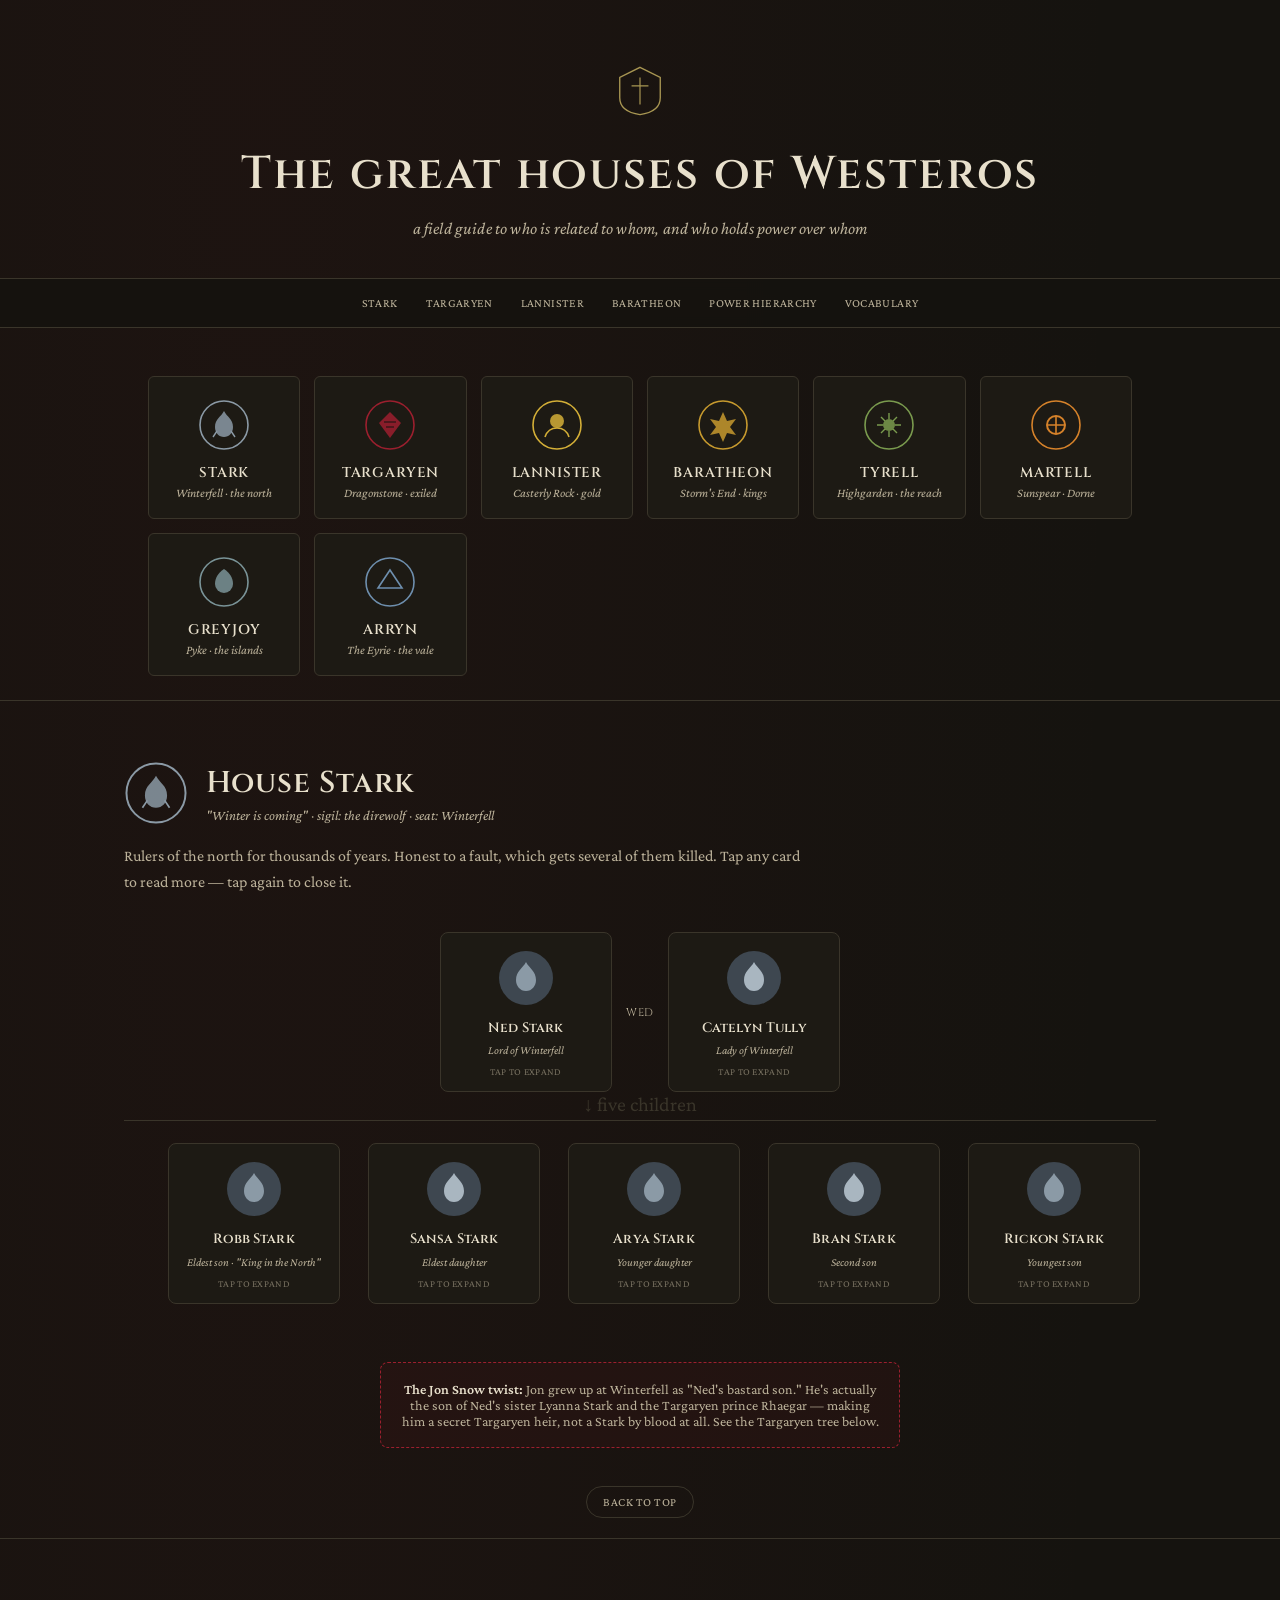
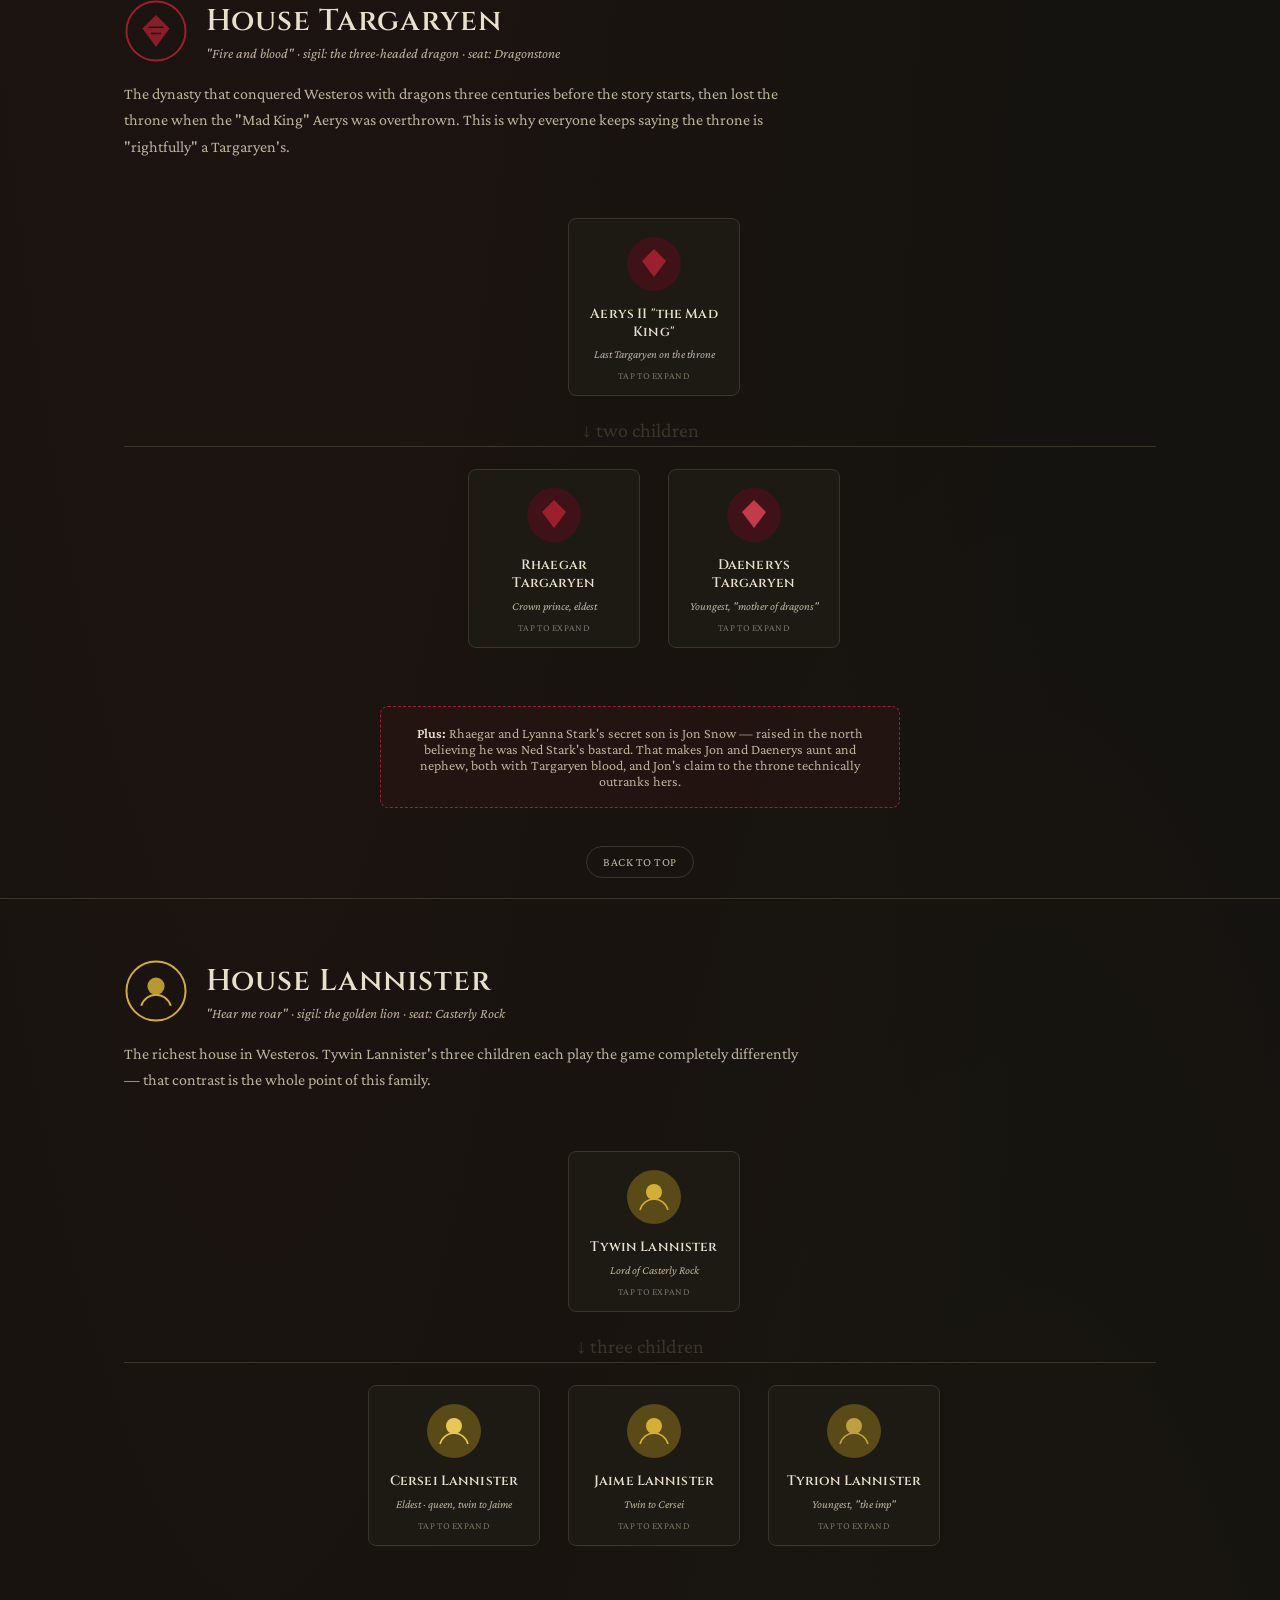
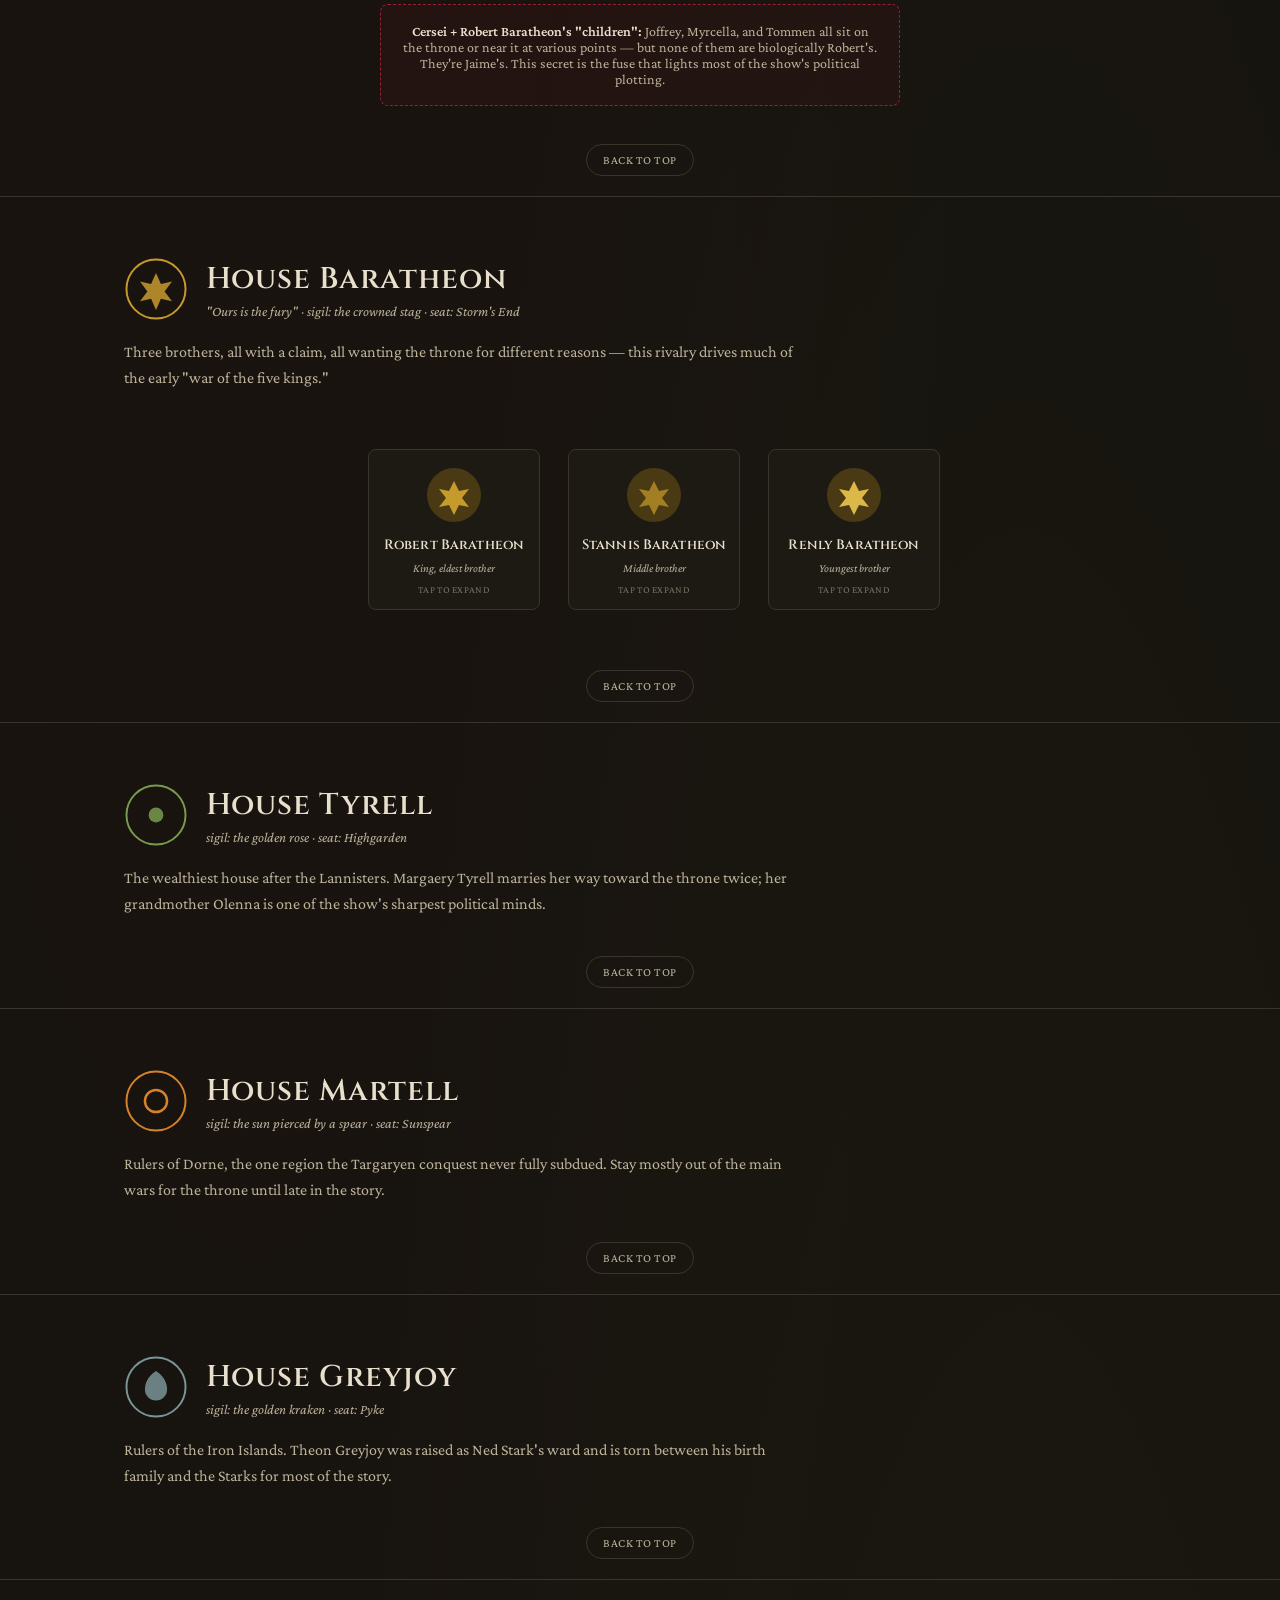
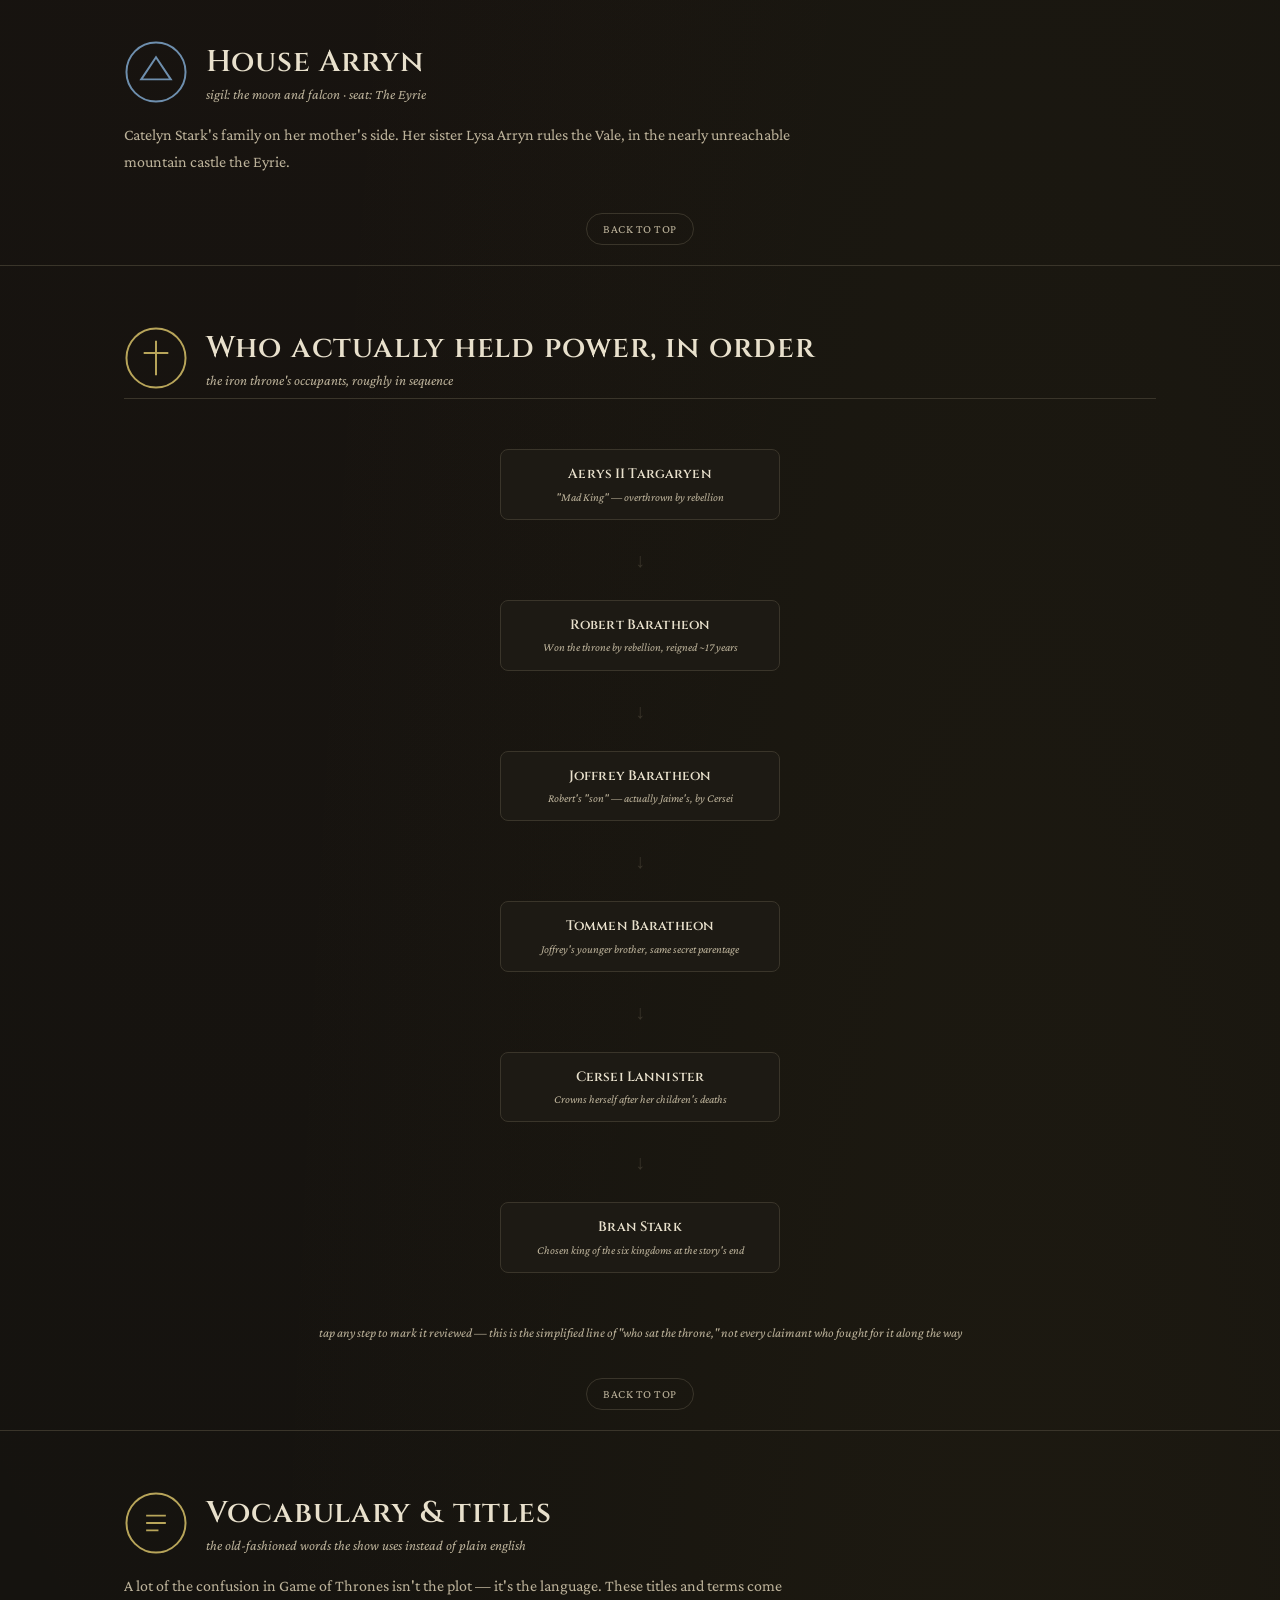
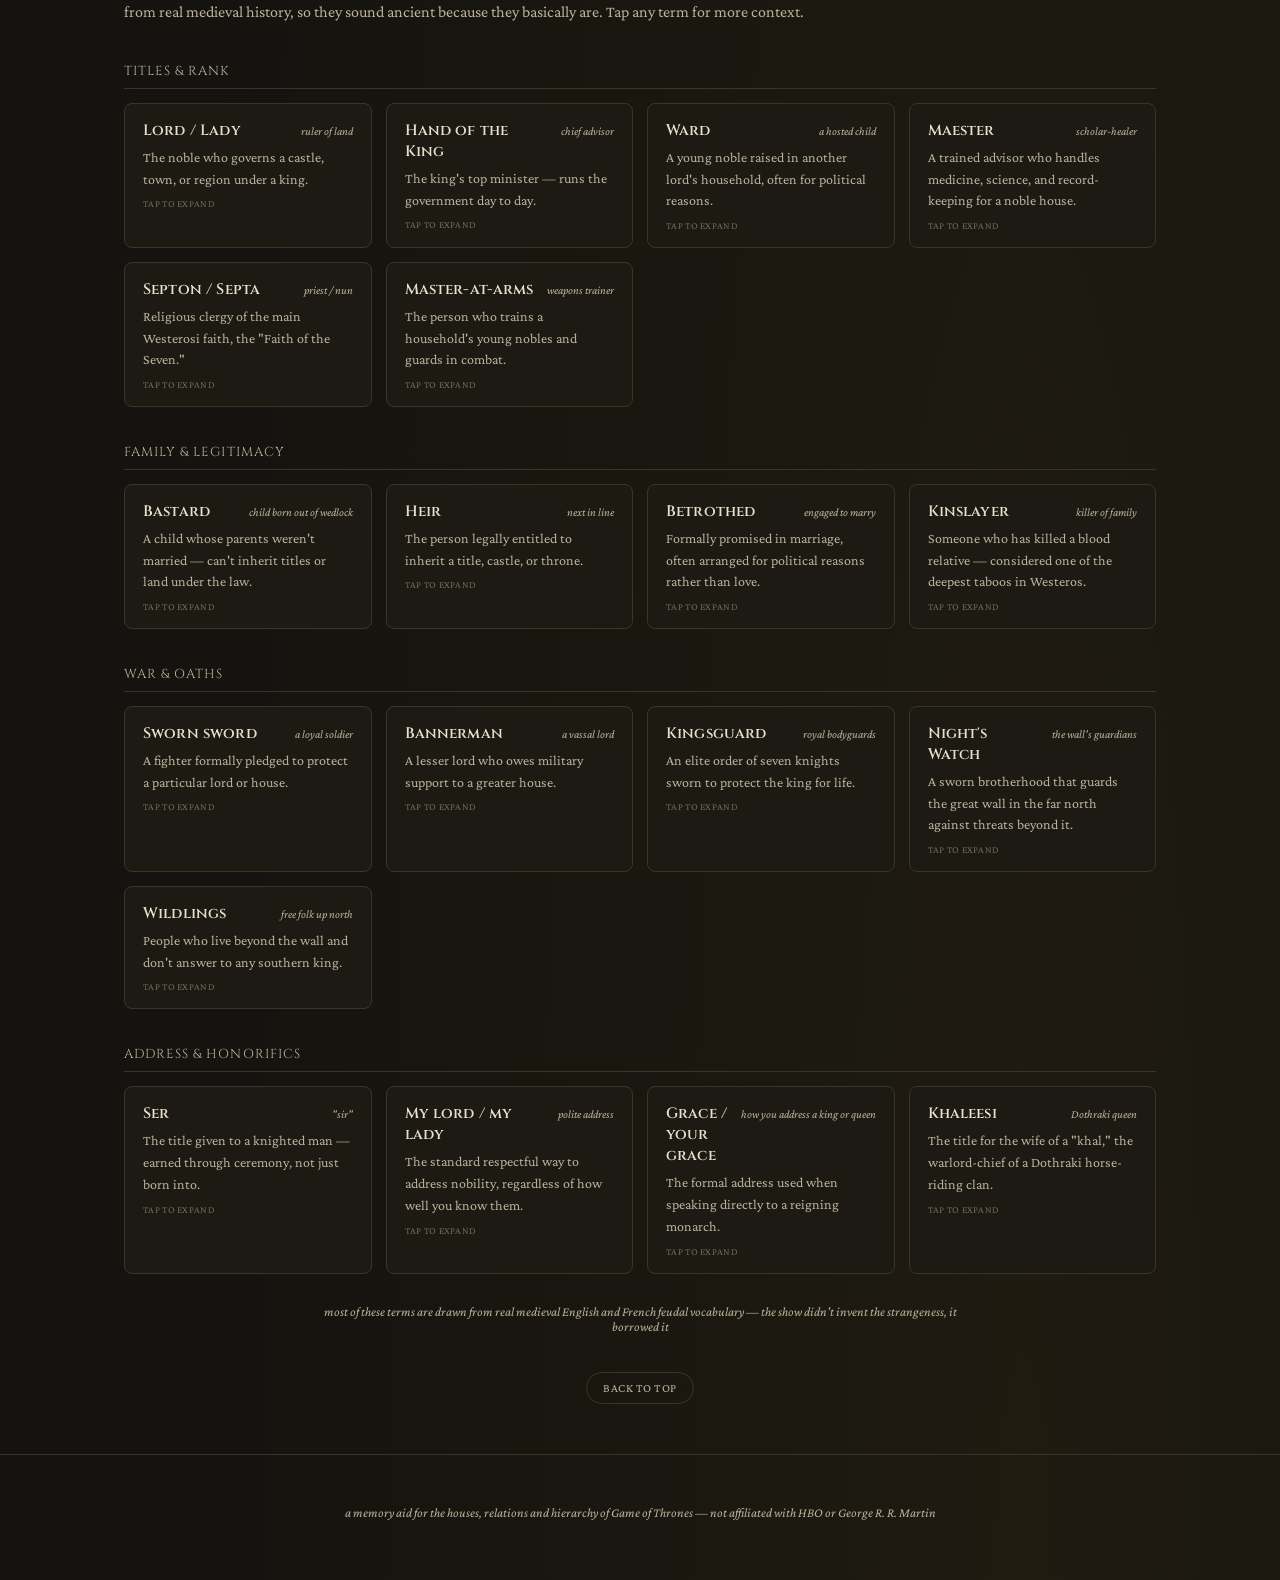
==== index.html @ f219f225 "Initial commit: Houses of Westeros family tree guide" ====
<!DOCTYPE html>
<html lang="en">
<head>
<meta charset="UTF-8">
<meta name="viewport" content="width=device-width, initial-scale=1.0">
<title>Houses of Westeros — a family tree guide</title>
<link rel="preconnect" href="https://fonts.googleapis.com">
<link rel="preconnect" href="https://fonts.gstatic.com" crossorigin>
<link href="https://fonts.googleapis.com/css2?family=Cinzel:wght@500;600;700&family=Crimson+Pro:ital,wght@0,400;0,500;0,600;1,400&display=swap" rel="stylesheet">
<link rel="stylesheet" href="styles.css">
</head>
<body>

<header>
  <svg class="crest" viewBox="0 0 64 64" fill="none" xmlns="http://www.w3.org/2000/svg" aria-hidden="true">
    <path d="M32 4 L56 16 V40 C56 52 46 58 32 60 C18 58 8 52 8 40 V16 Z" stroke="#b8a55a" stroke-width="1.6"/>
    <path d="M32 16 L32 48 M22 26 L42 26" stroke="#b8a55a" stroke-width="1.4"/>
  </svg>
  <h1>The great houses of Westeros</h1>
  <p>a field guide to who is related to whom, and who holds power over whom</p>
</header>

<nav class="jump" aria-label="Jump to house">
  <a href="#stark">Stark</a>
  <a href="#targaryen">Targaryen</a>
  <a href="#lannister">Lannister</a>
  <a href="#baratheon">Baratheon</a>
  <a href="#hierarchy">Power hierarchy</a>
  <a href="#vocabulary">Vocabulary</a>
</nav>

<div class="wrap">
  <div class="house-grid">
    <div class="house-card" style="--seal:var(--stark)" data-jump-to="stark" tabindex="0">
      <div class="seal">
        <svg viewBox="0 0 52 52" width="52" height="52"><circle cx="26" cy="26" r="24" fill="none" stroke="#8b9aa6" stroke-width="1.6"/><path d="M26 12c-3 6-9 8-9 16 0 6 4 10 9 10s9-4 9-10c0-8-6-10-9-16z" fill="#8b9aa6" opacity="0.85"/><path d="M19 32l-4 6M33 32l4 6" stroke="#8b9aa6" stroke-width="1.4" fill="none"/></svg>
      </div>
      <h3>Stark</h3>
      <div class="seat">Winterfell · the north</div>
    </div>

    <div class="house-card" style="--seal:var(--targ)" data-jump-to="targaryen" tabindex="0">
      <div class="seal">
        <svg viewBox="0 0 52 52" width="52" height="52"><circle cx="26" cy="26" r="24" fill="none" stroke="#9c1f2e" stroke-width="1.6"/><path d="M26 13l11 11-11 15-11-15z" fill="#9c1f2e" opacity="0.85"/><path d="M20 23h12M22 28h8" stroke="#15130f" stroke-width="1.2"/></svg>
      </div>
      <h3>Targaryen</h3>
      <div class="seat">Dragonstone · exiled</div>
    </div>

    <div class="house-card" style="--seal:var(--lannister)" data-jump-to="lannister" tabindex="0">
      <div class="seal">
        <svg viewBox="0 0 52 52" width="52" height="52"><circle cx="26" cy="26" r="24" fill="none" stroke="#d4af37" stroke-width="1.6"/><circle cx="26" cy="22" r="7" fill="#d4af37" opacity="0.85"/><path d="M14 38c2-6 7-9 12-9s10 3 12 9" stroke="#d4af37" stroke-width="1.6" fill="none"/></svg>
      </div>
      <h3>Lannister</h3>
      <div class="seat">Casterly Rock · gold</div>
    </div>

    <div class="house-card" style="--seal:var(--baratheon)" data-jump-to="baratheon" tabindex="0">
      <div class="seal">
        <svg viewBox="0 0 52 52" width="52" height="52"><circle cx="26" cy="26" r="24" fill="none" stroke="#c79a2e" stroke-width="1.6"/><path d="M26 13l4 9 9-2-6 8 6 8-9-2-4 9-4-9-9 2 6-8-6-8 9 2z" fill="#c79a2e" opacity="0.85"/></svg>
      </div>
      <h3>Baratheon</h3>
      <div class="seat">Storm's End · kings</div>
    </div>

    <div class="house-card" style="--seal:var(--tyrell)" data-jump-to="tyrell" tabindex="0">
      <div class="seal">
        <svg viewBox="0 0 52 52" width="52" height="52"><circle cx="26" cy="26" r="24" fill="none" stroke="#7a9b4e" stroke-width="1.6"/><circle cx="26" cy="26" r="6" fill="#7a9b4e" opacity="0.85"/><path d="M26 14v6M26 32v6M14 26h6M32 26h6M18 18l4 4M34 18l-4 4M18 34l4-4M34 34l-4-4" stroke="#7a9b4e" stroke-width="1.4"/></svg>
      </div>
      <h3>Tyrell</h3>
      <div class="seat">Highgarden · the reach</div>
    </div>

    <div class="house-card" style="--seal:var(--martell)" data-jump-to="martell" tabindex="0">
      <div class="seal">
        <svg viewBox="0 0 52 52" width="52" height="52"><circle cx="26" cy="26" r="24" fill="none" stroke="#d6822a" stroke-width="1.6"/><circle cx="26" cy="26" r="9" fill="none" stroke="#d6822a" stroke-width="2"/><path d="M26 17v18M17 26h18" stroke="#d6822a" stroke-width="1.6"/></svg>
      </div>
      <h3>Martell</h3>
      <div class="seat">Sunspear · Dorne</div>
    </div>

    <div class="house-card" style="--seal:var(--greyjoy)" data-jump-to="greyjoy" tabindex="0">
      <div class="seal">
        <svg viewBox="0 0 52 52" width="52" height="52"><circle cx="26" cy="26" r="24" fill="none" stroke="#7a9498" stroke-width="1.6"/><path d="M26 13c6 4 9 9 9 15a9 9 0 0 1-18 0c0-6 3-11 9-15z" fill="#7a9498" opacity="0.85"/></svg>
      </div>
      <h3>Greyjoy</h3>
      <div class="seat">Pyke · the islands</div>
    </div>

    <div class="house-card" style="--seal:var(--arryn)" data-jump-to="arryn" tabindex="0">
      <div class="seal">
        <svg viewBox="0 0 52 52" width="52" height="52"><circle cx="26" cy="26" r="24" fill="none" stroke="#6e8fae" stroke-width="1.6"/><path d="M14 32l12-18 12 18z" fill="none" stroke="#6e8fae" stroke-width="1.6"/></svg>
      </div>
      <h3>Arryn</h3>
      <div class="seat">The Eyrie · the vale</div>
    </div>
  </div>
</div>

<!-- ============ STARK ============ -->
<section class="house" id="stark">
  <div class="wrap">
    <div class="house-head">
      <svg class="seal-lg" viewBox="0 0 52 52"><circle cx="26" cy="26" r="24" fill="none" stroke="#8b9aa6" stroke-width="1.6"/><path d="M26 12c-3 6-9 8-9 16 0 6 4 10 9 10s9-4 9-10c0-8-6-10-9-16z" fill="#8b9aa6" opacity="0.85"/><path d="M19 32l-4 6M33 32l4 6" stroke="#8b9aa6" stroke-width="1.4" fill="none"/></svg>
      <div>
        <h2>House Stark</h2>
        <div class="tag">"Winter is coming" · sigil: the direwolf · seat: Winterfell</div>
      </div>
    </div>
    <p class="house-blurb">Rulers of the north for thousands of years. Honest to a fault, which gets several of them killed. Tap any card to read more — tap again to close it.</p>

    <div class="marriage-row">
      <div class="card" style="--card-accent:var(--stark)" data-expandable tabindex="0">
        <svg class="badge" viewBox="0 0 58 58"><circle cx="29" cy="29" r="27" fill="#3e4750"/><path d="M29 13c-3 6-10 9-10 18 0 6 4 11 10 11s10-5 10-11c0-9-7-12-10-18z" fill="#8b9aa6"/></svg>
        <h4>Ned Stark</h4>
        <div class="role">Lord of Winterfell</div>
        <div class="expand-hint">tap to expand</div>
        <div class="detail">Warden of the north. Beheaded in season 1 for trying to do the honorable thing in a dishonorable game — the moment that taught everyone this show plays for keeps.</div>
      </div>
      <div class="wed">wed</div>
      <div class="card" style="--card-accent:var(--stark)" data-expandable tabindex="0">
        <svg class="badge" viewBox="0 0 58 58"><circle cx="29" cy="29" r="27" fill="#3e4750"/><path d="M29 13c-3 6-10 9-10 18 0 6 4 11 10 11s10-5 10-11c0-9-7-12-10-18z" fill="#a9b6c0"/></svg>
        <h4>Catelyn Tully</h4>
        <div class="role">Lady of Winterfell</div>
        <div class="expand-hint">tap to expand</div>
        <div class="detail">From House Tully of Riverrun. Her marriage to Ned ties Stark and Tully together — important later when Robb needs riverlands support.</div>
      </div>
    </div>

    <div class="down-arrow">↓ five children</div>

    <div class="tier connected">
      <div class="card" style="--card-accent:var(--stark)" data-expandable tabindex="0">
        <svg class="badge" viewBox="0 0 58 58"><circle cx="29" cy="29" r="27" fill="#3e4750"/><path d="M29 13c-3 6-10 9-10 18 0 6 4 11 10 11s10-5 10-11c0-9-7-12-10-18z" fill="#8b9aa6"/></svg>
        <h4>Robb Stark</h4>
        <div class="role">Eldest son · "King in the North"</div>
        <div class="expand-hint">tap to expand</div>
        <div class="detail">Heir to Winterfell. Crowned king by northern lords after Ned's death, fights the war of the five kings, then is killed at the "Red Wedding" through Frey and Bolton treachery.</div>
      </div>
      <div class="card" style="--card-accent:var(--stark)" data-expandable tabindex="0">
        <svg class="badge" viewBox="0 0 58 58"><circle cx="29" cy="29" r="27" fill="#3e4750"/><path d="M29 13c-3 6-10 9-10 18 0 6 4 11 10 11s10-5 10-11c0-9-7-12-10-18z" fill="#a9b6c0"/></svg>
        <h4>Sansa Stark</h4>
        <div class="role">Eldest daughter</div>
        <div class="expand-hint">tap to expand</div>
        <div class="detail">Betrothed to Joffrey, later forced to marry Tyrion Lannister, then Ramsay Bolton. Survives it all and ends up Queen in the North.</div>
      </div>
      <div class="card" style="--card-accent:var(--stark)" data-expandable tabindex="0">
        <svg class="badge" viewBox="0 0 58 58"><circle cx="29" cy="29" r="27" fill="#3e4750"/><path d="M29 13c-3 6-10 9-10 18 0 6 4 11 10 11s10-5 10-11c0-9-7-12-10-18z" fill="#8b9aa6"/></svg>
        <h4>Arya Stark</h4>
        <div class="role">Younger daughter</div>
        <div class="expand-hint">tap to expand</div>
        <div class="detail">Trains as an assassin with the faceless men of Braavos. Keeps a literal kill list. Ends the threat of the Night King.</div>
      </div>
      <div class="card" style="--card-accent:var(--stark)" data-expandable tabindex="0">
        <svg class="badge" viewBox="0 0 58 58"><circle cx="29" cy="29" r="27" fill="#3e4750"/><path d="M29 13c-3 6-10 9-10 18 0 6 4 11 10 11s10-5 10-11c0-9-7-12-10-18z" fill="#a9b6c0"/></svg>
        <h4>Bran Stark</h4>
        <div class="role">Second son</div>
        <div class="expand-hint">tap to expand</div>
        <div class="detail">Pushed from a tower and crippled early on. Becomes the "three-eyed raven," able to see the past. Ends the series as king of the six kingdoms.</div>
      </div>
      <div class="card" style="--card-accent:var(--stark)" data-expandable tabindex="0">
        <svg class="badge" viewBox="0 0 58 58"><circle cx="29" cy="29" r="27" fill="#3e4750"/><path d="M29 13c-3 6-10 9-10 18 0 6 4 11 10 11s10-5 10-11c0-9-7-12-10-18z" fill="#8b9aa6"/></svg>
        <h4>Rickon Stark</h4>
        <div class="role">Youngest son</div>
        <div class="expand-hint">tap to expand</div>
        <div class="detail">Youngest Stark child. Killed by Ramsay Bolton's arrow while running across a field — one of the show's bleaker moments.</div>
      </div>
    </div>

    <div class="reveal">
      <strong>The Jon Snow twist:</strong> Jon grew up at Winterfell as "Ned's bastard son." He's actually the son of Ned's sister Lyanna Stark and the Targaryen prince Rhaegar — making him a secret Targaryen heir, not a Stark by blood at all. See the Targaryen tree below.
    </div>

    <div class="back-top-wrap"><a class="back-top" href="#">back to top</a></div>
  </div>
</section>

<!-- ============ TARGARYEN ============ -->
<section class="house" id="targaryen">
  <div class="wrap">
    <div class="house-head">
      <svg class="seal-lg" viewBox="0 0 52 52"><circle cx="26" cy="26" r="24" fill="none" stroke="#9c1f2e" stroke-width="1.6"/><path d="M26 13l11 11-11 15-11-15z" fill="#9c1f2e" opacity="0.85"/><path d="M20 23h12M22 28h8" stroke="#15130f" stroke-width="1.2"/></svg>
      <div>
        <h2>House Targaryen</h2>
        <div class="tag">"Fire and blood" · sigil: the three-headed dragon · seat: Dragonstone</div>
      </div>
    </div>
    <p class="house-blurb">The dynasty that conquered Westeros with dragons three centuries before the story starts, then lost the throne when the "Mad King" Aerys was overthrown. This is why everyone keeps saying the throne is "rightfully" a Targaryen's.</p>

    <div class="tier">
      <div class="card" style="--card-accent:var(--targ)" data-expandable tabindex="0">
        <svg class="badge" viewBox="0 0 58 58"><circle cx="29" cy="29" r="27" fill="#3f1217"/><path d="M29 14l12 12-12 16-12-16z" fill="#9c1f2e"/></svg>
        <h4>Aerys II "the Mad King"</h4>
        <div class="role">Last Targaryen on the throne</div>
        <div class="expand-hint">tap to expand</div>
        <div class="detail">Grew increasingly cruel and paranoid as king. Overthrown by Robert Baratheon's rebellion after his son Rhaegar's actions and his own atrocities turned the realm against him.</div>
      </div>
    </div>

    <div class="down-arrow">↓ two children</div>

    <div class="tier connected">
      <div class="card" style="--card-accent:var(--targ)" data-expandable tabindex="0">
        <svg class="badge" viewBox="0 0 58 58"><circle cx="29" cy="29" r="27" fill="#3f1217"/><path d="M29 14l12 12-12 16-12-16z" fill="#9c1f2e"/></svg>
        <h4>Rhaegar Targaryen</h4>
        <div class="role">Crown prince, eldest</div>
        <div class="expand-hint">tap to expand</div>
        <div class="detail">Heir to the throne. His relationship with Lyanna Stark is the spark that sets off Robert's rebellion — and the throne's overthrow.</div>
      </div>
      <div class="card" style="--card-accent:var(--targ)" data-expandable tabindex="0">
        <svg class="badge" viewBox="0 0 58 58"><circle cx="29" cy="29" r="27" fill="#3f1217"/><path d="M29 14l12 12-12 16-12-16z" fill="#c23b4a"/></svg>
        <h4>Daenerys Targaryen</h4>
        <div class="role">Youngest, "mother of dragons"</div>
        <div class="expand-hint">tap to expand</div>
        <div class="detail">Born in exile after the rebellion. Hatches three dragon eggs and builds an army to reclaim the throne her family lost. Aunt to Jon Snow, though neither knows it for most of the story.</div>
      </div>
    </div>

    <div class="reveal">
      <strong>Plus:</strong> Rhaegar and Lyanna Stark's secret son is Jon Snow — raised in the north believing he was Ned Stark's bastard. That makes Jon and Daenerys aunt and nephew, both with Targaryen blood, and Jon's claim to the throne technically outranks hers.
    </div>

    <div class="back-top-wrap"><a class="back-top" href="#">back to top</a></div>
  </div>
</section>

<!-- ============ LANNISTER ============ -->
<section class="house" id="lannister">
  <div class="wrap">
    <div class="house-head">
      <svg class="seal-lg" viewBox="0 0 52 52"><circle cx="26" cy="26" r="24" fill="none" stroke="#d4af37" stroke-width="1.6"/><circle cx="26" cy="22" r="7" fill="#d4af37" opacity="0.85"/><path d="M14 38c2-6 7-9 12-9s10 3 12 9" stroke="#d4af37" stroke-width="1.6" fill="none"/></svg>
      <div>
        <h2>House Lannister</h2>
        <div class="tag">"Hear me roar" · sigil: the golden lion · seat: Casterly Rock</div>
      </div>
    </div>
    <p class="house-blurb">The richest house in Westeros. Tywin Lannister's three children each play the game completely differently — that contrast is the whole point of this family.</p>

    <div class="tier">
      <div class="card" style="--card-accent:var(--lannister)" data-expandable tabindex="0">
        <svg class="badge" viewBox="0 0 58 58"><circle cx="29" cy="29" r="27" fill="#5a4a18"/><circle cx="29" cy="24" r="8" fill="#d4af37"/><path d="M15 42c2-7 8-11 14-11s12 4 14 11" stroke="#d4af37" stroke-width="1.6" fill="none"/></svg>
        <h4>Tywin Lannister</h4>
        <div class="role">Lord of Casterly Rock</div>
        <div class="expand-hint">tap to expand</div>
        <div class="detail">Ruthless, calculating patriarch obsessed with the family's legacy. Effectively runs the kingdom through his children once his grandson Joffrey takes the throne.</div>
      </div>
    </div>

    <div class="down-arrow">↓ three children</div>

    <div class="tier connected">
      <div class="card" style="--card-accent:var(--lannister)" data-expandable tabindex="0">
        <svg class="badge" viewBox="0 0 58 58"><circle cx="29" cy="29" r="27" fill="#5a4a18"/><circle cx="29" cy="24" r="8" fill="#e8c75a"/><path d="M15 42c2-7 8-11 14-11s12 4 14 11" stroke="#e8c75a" stroke-width="1.6" fill="none"/></svg>
        <h4>Cersei Lannister</h4>
        <div class="role">Eldest · queen, twin to Jaime</div>
        <div class="expand-hint">tap to expand</div>
        <div class="detail">Married to King Robert Baratheon, but her children are secretly Jaime's, not Robert's. Ruthlessly protects her children and, later, the throne itself.</div>
      </div>
      <div class="card" style="--card-accent:var(--lannister)" data-expandable tabindex="0">
        <svg class="badge" viewBox="0 0 58 58"><circle cx="29" cy="29" r="27" fill="#5a4a18"/><circle cx="29" cy="24" r="8" fill="#d4af37"/><path d="M15 42c2-7 8-11 14-11s12 4 14 11" stroke="#d4af37" stroke-width="1.6" fill="none"/></svg>
        <h4>Jaime Lannister</h4>
        <div class="role">Twin to Cersei</div>
        <div class="expand-hint">tap to expand</div>
        <div class="detail">Sworn knight of the kingsguard, secretly Cersei's lover and the real father of her children. One of the show's biggest redemption arcs — for a while.</div>
      </div>
      <div class="card" style="--card-accent:var(--lannister)" data-expandable tabindex="0">
        <svg class="badge" viewBox="0 0 58 58"><circle cx="29" cy="29" r="27" fill="#5a4a18"/><circle cx="29" cy="24" r="8" fill="#bfa040"/><path d="M15 42c2-7 8-11 14-11s12 4 14 11" stroke="#bfa040" stroke-width="1.6" fill="none"/></svg>
        <h4>Tyrion Lannister</h4>
        <div class="role">Youngest, "the imp"</div>
        <div class="expand-hint">tap to expand</div>
        <div class="detail">Sharp-witted, often underestimated for his dwarfism. Despised by Tywin and Cersei. Becomes Daenerys's advisor and one of the most quoted characters in the show.</div>
      </div>
    </div>

    <div class="reveal">
      <strong>Cersei + Robert Baratheon's "children":</strong> Joffrey, Myrcella, and Tommen all sit on the throne or near it at various points — but none of them are biologically Robert's. They're Jaime's. This secret is the fuse that lights most of the show's political plotting.
    </div>

    <div class="back-top-wrap"><a class="back-top" href="#">back to top</a></div>
  </div>
</section>

<!-- ============ BARATHEON ============ -->
<section class="house" id="baratheon">
  <div class="wrap">
    <div class="house-head">
      <svg class="seal-lg" viewBox="0 0 52 52"><circle cx="26" cy="26" r="24" fill="none" stroke="#c79a2e" stroke-width="1.6"/><path d="M26 13l4 9 9-2-6 8 6 8-9-2-4 9-4-9-9 2 6-8-6-8 9 2z" fill="#c79a2e" opacity="0.85"/></svg>
      <div>
        <h2>House Baratheon</h2>
        <div class="tag">"Ours is the fury" · sigil: the crowned stag · seat: Storm's End</div>
      </div>
    </div>
    <p class="house-blurb">Three brothers, all with a claim, all wanting the throne for different reasons — this rivalry drives much of the early "war of the five kings."</p>

    <div class="tier">
      <div class="card" style="--card-accent:var(--baratheon)" data-expandable tabindex="0">
        <svg class="badge" viewBox="0 0 58 58"><circle cx="29" cy="29" r="27" fill="#4a3a14"/><path d="M29 15l5 10 10-2-7 9 7 9-10-2-5 10-5-10-10 2 7-9-7-9 10 2z" fill="#c79a2e"/></svg>
        <h4>Robert Baratheon</h4>
        <div class="role">King, eldest brother</div>
        <div class="expand-hint">tap to expand</div>
        <div class="detail">Led the rebellion that overthrew the Targaryens, married Cersei Lannister, and became king. By the time the story starts he's grown weary of ruling and dies in a "hunting accident" early in season 1.</div>
      </div>
      <div class="card" style="--card-accent:var(--baratheon)" data-expandable tabindex="0">
        <svg class="badge" viewBox="0 0 58 58"><circle cx="29" cy="29" r="27" fill="#4a3a14"/><path d="M29 15l5 10 10-2-7 9 7 9-10-2-5 10-5-10-10 2 7-9-7-9 10 2z" fill="#a37f24"/></svg>
        <h4>Stannis Baratheon</h4>
        <div class="role">Middle brother</div>
        <div class="expand-hint">tap to expand</div>
        <div class="detail">Rigid, dutiful, convinced the throne is rightfully his after Robert's death since Joffrey isn't a true Baratheon. Pursues his claim relentlessly, at great personal cost.</div>
      </div>
      <div class="card" style="--card-accent:var(--baratheon)" data-expandable tabindex="0">
        <svg class="badge" viewBox="0 0 58 58"><circle cx="29" cy="29" r="27" fill="#4a3a14"/><path d="M29 15l5 10 10-2-7 9 7 9-10-2-5 10-5-10-10 2 7-9-7-9 10 2z" fill="#dcb84a"/></svg>
        <h4>Renly Baratheon</h4>
        <div class="role">Youngest brother</div>
        <div class="expand-hint">tap to expand</div>
        <div class="detail">Charming and well-liked, builds his own claim to the throne with House Tyrell's support, putting him in direct rivalry with his brother Stannis.</div>
      </div>
    </div>

    <div class="back-top-wrap"><a class="back-top" href="#">back to top</a></div>
  </div>
</section>

<!-- ============ smaller houses anchor targets ============ -->
<section class="house" id="tyrell">
  <div class="wrap">
    <div class="house-head">
      <svg class="seal-lg" viewBox="0 0 52 52"><circle cx="26" cy="26" r="24" fill="none" stroke="#7a9b4e" stroke-width="1.6"/><circle cx="26" cy="26" r="6" fill="#7a9b4e" opacity="0.85"/></svg>
      <div><h2>House Tyrell</h2><div class="tag">sigil: the golden rose · seat: Highgarden</div></div>
    </div>
    <p class="house-blurb">The wealthiest house after the Lannisters. Margaery Tyrell marries her way toward the throne twice; her grandmother Olenna is one of the show's sharpest political minds.</p>
    <div class="back-top-wrap"><a class="back-top" href="#">back to top</a></div>
  </div>
</section>

<section class="house" id="martell">
  <div class="wrap">
    <div class="house-head">
      <svg class="seal-lg" viewBox="0 0 52 52"><circle cx="26" cy="26" r="24" fill="none" stroke="#d6822a" stroke-width="1.6"/><circle cx="26" cy="26" r="9" fill="none" stroke="#d6822a" stroke-width="2"/></svg>
      <div><h2>House Martell</h2><div class="tag">sigil: the sun pierced by a spear · seat: Sunspear</div></div>
    </div>
    <p class="house-blurb">Rulers of Dorne, the one region the Targaryen conquest never fully subdued. Stay mostly out of the main wars for the throne until late in the story.</p>
    <div class="back-top-wrap"><a class="back-top" href="#">back to top</a></div>
  </div>
</section>

<section class="house" id="greyjoy">
  <div class="wrap">
    <div class="house-head">
      <svg class="seal-lg" viewBox="0 0 52 52"><circle cx="26" cy="26" r="24" fill="none" stroke="#7a9498" stroke-width="1.6"/><path d="M26 13c6 4 9 9 9 15a9 9 0 0 1-18 0c0-6 3-11 9-15z" fill="#7a9498" opacity="0.85"/></svg>
      <div><h2>House Greyjoy</h2><div class="tag">sigil: the golden kraken · seat: Pyke</div></div>
    </div>
    <p class="house-blurb">Rulers of the Iron Islands. Theon Greyjoy was raised as Ned Stark's ward and is torn between his birth family and the Starks for most of the story.</p>
    <div class="back-top-wrap"><a class="back-top" href="#">back to top</a></div>
  </div>
</section>

<section class="house" id="arryn">
  <div class="wrap">
    <div class="house-head">
      <svg class="seal-lg" viewBox="0 0 52 52"><circle cx="26" cy="26" r="24" fill="none" stroke="#6e8fae" stroke-width="1.6"/><path d="M14 32l12-18 12 18z" fill="none" stroke="#6e8fae" stroke-width="1.6"/></svg>
      <div><h2>House Arryn</h2><div class="tag">sigil: the moon and falcon · seat: The Eyrie</div></div>
    </div>
    <p class="house-blurb">Catelyn Stark's family on her mother's side. Her sister Lysa Arryn rules the Vale, in the nearly unreachable mountain castle the Eyrie.</p>
    <div class="back-top-wrap"><a class="back-top" href="#">back to top</a></div>
  </div>
</section>

<!-- ============ HIERARCHY ============ -->
<section class="house" id="hierarchy">
  <div class="wrap">
    <div class="house-head">
      <svg class="seal-lg" viewBox="0 0 52 52"><circle cx="26" cy="26" r="24" fill="none" stroke="#b8a55a" stroke-width="1.6"/><path d="M26 12 L26 40 M16 22 L36 22" stroke="#b8a55a" stroke-width="1.6"/></svg>
      <div>
        <h2>Who actually held power, in order</h2>
        <div class="tag">the iron throne's occupants, roughly in sequence</div>
      </div>
    </div>

    <div class="tier connected" style="flex-direction:column; align-items:center;">
      <div class="card" style="--card-accent:var(--targ); width:280px;" data-expandable tabindex="0">
        <h4>Aerys II Targaryen</h4>
        <div class="role">"Mad King" — overthrown by rebellion</div>
      </div>
      <div class="down-arrow">↓</div>
      <div class="card" style="--card-accent:var(--baratheon); width:280px;" data-expandable tabindex="0">
        <h4>Robert Baratheon</h4>
        <div class="role">Won the throne by rebellion, reigned ~17 years</div>
      </div>
      <div class="down-arrow">↓</div>
      <div class="card" style="--card-accent:var(--lannister); width:280px;" data-expandable tabindex="0">
        <h4>Joffrey Baratheon</h4>
        <div class="role">Robert's "son" — actually Jaime's, by Cersei</div>
      </div>
      <div class="down-arrow">↓</div>
      <div class="card" style="--card-accent:var(--lannister); width:280px;" data-expandable tabindex="0">
        <h4>Tommen Baratheon</h4>
        <div class="role">Joffrey's younger brother, same secret parentage</div>
      </div>
      <div class="down-arrow">↓</div>
      <div class="card" style="--card-accent:var(--lannister); width:280px;" data-expandable tabindex="0">
        <h4>Cersei Lannister</h4>
        <div class="role">Crowns herself after her children's deaths</div>
      </div>
      <div class="down-arrow">↓</div>
      <div class="card" style="--card-accent:var(--stark); width:280px;" data-expandable tabindex="0">
        <h4>Bran Stark</h4>
        <div class="role">Chosen king of the six kingdoms at the story's end</div>
      </div>
    </div>

    <p class="legend">tap any step to mark it reviewed — this is the simplified line of "who sat the throne," not every claimant who fought for it along the way</p>
    <div class="back-top-wrap"><a class="back-top" href="#">back to top</a></div>
  </div>
</section>

<!-- ============ VOCABULARY ============ -->
<section class="house" id="vocabulary">
  <div class="wrap">
    <div class="house-head">
      <svg class="seal-lg" viewBox="0 0 52 52"><circle cx="26" cy="26" r="24" fill="none" stroke="#b8a55a" stroke-width="1.6"/><path d="M18 20h16M18 26h16M18 32h10" stroke="#b8a55a" stroke-width="1.6"/></svg>
      <div>
        <h2>Vocabulary &amp; titles</h2>
        <div class="tag">the old-fashioned words the show uses instead of plain english</div>
      </div>
    </div>
    <p class="house-blurb">A lot of the confusion in Game of Thrones isn't the plot — it's the language. These titles and terms come from real medieval history, so they sound ancient because they basically are. Tap any term for more context.</p>

    <div class="vocab-category">Titles &amp; rank</div>
    <div class="vocab-grid">
      <div class="term" data-expandable tabindex="0">
        <div class="term-head"><h4>Lord / Lady</h4><span class="say">ruler of land</span></div>
        <div class="meaning">The noble who governs a castle, town, or region under a king.</div>
        <div class="expand-hint">tap to expand</div>
        <div class="more">Ned Stark is "Lord of Winterfell" — he rules the north under the king, the way a regional governor answers to a head of state.</div>
      </div>

      <div class="term" data-expandable tabindex="0">
        <div class="term-head"><h4>Hand of the King</h4><span class="say">chief advisor</span></div>
        <div class="meaning">The king's top minister — runs the government day to day.</div>
        <div class="expand-hint">tap to expand</div>
        <div class="more">Think "prime minister" or "chief of staff." Ned becomes Hand after Jon Arryn, the previous Hand, dies — which is what pulls the Starks into the capital's politics in season 1.</div>
      </div>

      <div class="term" data-expandable tabindex="0">
        <div class="term-head"><h4>Ward</h4><span class="say">a hosted child</span></div>
        <div class="meaning">A young noble raised in another lord's household, often for political reasons.</div>
        <div class="expand-hint">tap to expand</div>
        <div class="more">Theon Greyjoy is Ned Stark's "ward" — officially a guest being raised at Winterfell, but really more of a hostage guaranteeing his family's loyalty.</div>
      </div>

      <div class="term" data-expandable tabindex="0">
        <div class="term-head"><h4>Maester</h4><span class="say">scholar-healer</span></div>
        <div class="meaning">A trained advisor who handles medicine, science, and record-keeping for a noble house.</div>
        <div class="expand-hint">tap to expand</div>
        <div class="more">Part doctor, part librarian, part secretary. Every great castle has one — they wear a chain around their neck showing what they've studied.</div>
      </div>

      <div class="term" data-expandable tabindex="0">
        <div class="term-head"><h4>Septon / Septa</h4><span class="say">priest / nun</span></div>
        <div class="meaning">Religious clergy of the main Westerosi faith, the "Faith of the Seven."</div>
        <div class="expand-hint">tap to expand</div>
        <div class="more">A septon leads worship and ceremonies; a septa often also tutors noble girls in religion and manners.</div>
      </div>

      <div class="term" data-expandable tabindex="0">
        <div class="term-head"><h4>Master-at-arms</h4><span class="say">weapons trainer</span></div>
        <div class="meaning">The person who trains a household's young nobles and guards in combat.</div>
        <div class="expand-hint">tap to expand</div>
        <div class="more">Like a head coach for swordplay. This is who Arya and Bran train under at Winterfell before everything falls apart.</div>
      </div>
    </div>

    <div class="vocab-category">Family &amp; legitimacy</div>
    <div class="vocab-grid">
      <div class="term" data-expandable tabindex="0">
        <div class="term-head"><h4>Bastard</h4><span class="say">child born out of wedlock</span></div>
        <div class="meaning">A child whose parents weren't married — can't inherit titles or land under the law.</div>
        <div class="expand-hint">tap to expand</div>
        <div class="more">Bastards get region-specific surnames instead of their father's house name: "Snow" in the north, "Stone" in the Vale, "Sand" in Dorne, "Storm" in the stormlands, "Waters" near King's Landing. That's why Jon is "Jon Snow" — it's not a chosen name, it's a label marking his birth status.</div>
      </div>

      <div class="term" data-expandable tabindex="0">
        <div class="term-head"><h4>Heir</h4><span class="say">next in line</span></div>
        <div class="meaning">The person legally entitled to inherit a title, castle, or throne.</div>
        <div class="expand-hint">tap to expand</div>
        <div class="more">Usually the eldest legitimate son. When Robb dies, the Stark inheritance gets messy precisely because the obvious heirs are dead, missing, or — in Jon's case — technically a bastard with no legal claim at all.</div>
      </div>

      <div class="term" data-expandable tabindex="0">
        <div class="term-head"><h4>Betrothed</h4><span class="say">engaged to marry</span></div>
        <div class="meaning">Formally promised in marriage, often arranged for political reasons rather than love.</div>
        <div class="expand-hint">tap to expand</div>
        <div class="more">Sansa is betrothed to Joffrey purely to bind House Stark and House Lannister together — neither of them chose each other.</div>
      </div>

      <div class="term" data-expandable tabindex="0">
        <div class="term-head"><h4>Kinslayer</h4><span class="say">killer of family</span></div>
        <div class="meaning">Someone who has killed a blood relative — considered one of the deepest taboos in Westeros.</div>
        <div class="expand-hint">tap to expand</div>
        <div class="more">It's treated as worse than ordinary murder. Several major character arcs hinge on whether someone will become — or already has become — a kinslayer.</div>
      </div>
    </div>

    <div class="vocab-category">War &amp; oaths</div>
    <div class="vocab-grid">
      <div class="term" data-expandable tabindex="0">
        <div class="term-head"><h4>Sworn sword</h4><span class="say">a loyal soldier</span></div>
        <div class="meaning">A fighter formally pledged to protect a particular lord or house.</div>
        <div class="expand-hint">tap to expand</div>
        <div class="more">Not a mercenary — a sworn sword has taken an oath of loyalty and is expected to keep it even when it's costly.</div>
      </div>

      <div class="term" data-expandable tabindex="0">
        <div class="term-head"><h4>Bannerman</h4><span class="say">a vassal lord</span></div>
        <div class="meaning">A lesser lord who owes military support to a greater house.</div>
        <div class="expand-hint">tap to expand</div>
        <div class="more">When Robb Stark is crowned "King in the North," it's his bannermen — the smaller northern houses — who actually raise the troops for him.</div>
      </div>

      <div class="term" data-expandable tabindex="0">
        <div class="term-head"><h4>Kingsguard</h4><span class="say">royal bodyguards</span></div>
        <div class="meaning">An elite order of seven knights sworn to protect the king for life.</div>
        <div class="expand-hint">tap to expand</div>
        <div class="more">Joining means giving up land, titles, and the right to marry — total devotion to the crown. Jaime Lannister is a Kingsguard knight for most of the story.</div>
      </div>

      <div class="term" data-expandable tabindex="0">
        <div class="term-head"><h4>Night's Watch</h4><span class="say">the wall's guardians</span></div>
        <div class="meaning">A sworn brotherhood that guards the great wall in the far north against threats beyond it.</div>
        <div class="expand-hint">tap to expand</div>
        <div class="more">Recruits give up family, land, and titles for life — "I shall take no wife, hold no lands, father no children" is part of their vow. It's where Jon Snow goes to make his own way, since bastards inherit nothing at home.</div>
      </div>

      <div class="term" data-expandable tabindex="0">
        <div class="term-head"><h4>Wildlings</h4><span class="say">free folk up north</span></div>
        <div class="meaning">People who live beyond the wall and don't answer to any southern king.</div>
        <div class="expand-hint">tap to expand</div>
        <div class="more">They call themselves "free folk" — "wildling" is the more dismissive name southerners use for them.</div>
      </div>
    </div>

    <div class="vocab-category">Address &amp; honorifics</div>
    <div class="vocab-grid">
      <div class="term" data-expandable tabindex="0">
        <div class="term-head"><h4>Ser</h4><span class="say">"sir"</span></div>
        <div class="meaning">The title given to a knighted man — earned through ceremony, not just born into.</div>
        <div class="expand-hint">tap to expand</div>
        <div class="more">It's the in-world spelling of "sir." Not every nobleman is a knight, and not every knight is high-born — it's a separate honor from a lord's title.</div>
      </div>

      <div class="term" data-expandable tabindex="0">
        <div class="term-head"><h4>My lord / my lady</h4><span class="say">polite address</span></div>
        <div class="meaning">The standard respectful way to address nobility, regardless of how well you know them.</div>
        <div class="expand-hint">tap to expand</div>
        <div class="more">Used even between friends or family in formal settings — it signals respect for the title, not emotional distance.</div>
      </div>

      <div class="term" data-expandable tabindex="0">
        <div class="term-head"><h4>Grace / your grace</h4><span class="say">how you address a king or queen</span></div>
        <div class="meaning">The formal address used when speaking directly to a reigning monarch.</div>
        <div class="expand-hint">tap to expand</div>
        <div class="more">Equivalent to "your majesty." Princes and princesses are usually addressed as "your highness" instead.</div>
      </div>

      <div class="term" data-expandable tabindex="0">
        <div class="term-head"><h4>Khaleesi</h4><span class="say">Dothraki queen</span></div>
        <div class="meaning">The title for the wife of a "khal," the warlord-chief of a Dothraki horse-riding clan.</div>
        <div class="expand-hint">tap to expand</div>
        <div class="more">Daenerys earns this title through marriage to Khal Drogo — it's specific to Dothraki culture, not a Westerosi term.</div>
      </div>
    </div>

    <p class="legend">most of these terms are drawn from real medieval English and French feudal vocabulary — the show didn't invent the strangeness, it borrowed it</p>
    <div class="back-top-wrap"><a class="back-top" href="#">back to top</a></div>
  </div>
</section>

<footer>
  a memory aid for the houses, relations and hierarchy of Game of Thrones — not affiliated with HBO or George R. R. Martin
</footer>

<script src="script.js"></script>
</body>
</html>
---- styles.css ----
/*
  Houses of Westeros — a family tree guide
  styles.css

  Pairs with index.html and script.js
  Fonts loaded via Google Fonts link tags in index.html (Cinzel, Crimson Pro)
*/

:root{
  --ink:#15130f;
  --ink2:#1d1a14;
  --parchment:#e8e0cc;
  --parchment-dim:#bcb29a;
  --line:#3a352a;

  --stark:#8b9aa6;
  --stark-dim:#3e4750;
  --targ:#9c1f2e;
  --targ-dim:#3f1217;
  --lannister:#d4af37;
  --lannister-dim:#5a4a18;
  --baratheon:#c79a2e;
  --baratheon-dim:#4a3a14;
  --tyrell:#7a9b4e;
  --tyrell-dim:#33401f;
  --martell:#d6822a;
  --martell-dim:#4a3015;
  --greyjoy:#4a5c5e;
  --greyjoy-dim:#1f2829;
  --arryn:#6e8fae;
  --arryn-dim:#2c3a47;

  --serif-display:'Cinzel', serif;
  --serif-body:'Crimson Pro', serif;
}

*{margin:0;padding:0;box-sizing:border-box;}
html{scroll-behavior:smooth;}
body{
  background:var(--ink);
  color:var(--parchment);
  font-family:var(--serif-body);
  min-height:100vh;
  background-image:
    radial-gradient(ellipse at 20% 0%, rgba(140,30,40,0.07), transparent 60%),
    radial-gradient(ellipse at 80% 100%, rgba(212,175,55,0.05), transparent 55%);
}

.wrap{max-width:1080px;margin:0 auto;padding:0 24px;}

/* ---------- header ---------- */
header{
  padding:64px 24px 40px;
  text-align:center;
  border-bottom:1px solid var(--line);
}
.crest{
  width:54px;height:54px;margin:0 auto 22px;
  opacity:0.9;
}
h1{
  font-family:var(--serif-display);
  font-weight:600;
  font-size:clamp(28px,5vw,46px);
  letter-spacing:0.04em;
  color:var(--parchment);
}
header p{
  margin-top:14px;
  color:var(--parchment-dim);
  font-size:17px;
  font-style:italic;
  letter-spacing:0.01em;
}

/* ---------- house grid (landing) ---------- */
.house-grid{
  display:grid;
  grid-template-columns:repeat(auto-fit, minmax(150px,1fr));
  gap:14px;
  padding:48px 24px 24px;
}
.house-card{
  background:var(--ink2);
  border:1px solid var(--line);
  border-radius:6px;
  padding:22px 14px 18px;
  text-align:center;
  cursor:pointer;
  transition:transform 0.18s ease, border-color 0.18s ease;
}
.house-card:hover, .house-card:focus-visible{
  transform:translateY(-3px);
  border-color:var(--seal);
  outline:none;
}
.house-card .seal{
  width:52px;height:52px;
  margin:0 auto 12px;
  display:flex;align-items:center;justify-content:center;
}
.house-card h3{
  font-family:var(--serif-display);
  font-size:14px;
  letter-spacing:0.06em;
  font-weight:600;
  color:var(--parchment);
  text-transform:uppercase;
}
.house-card .seat{
  font-size:12.5px;
  color:var(--parchment-dim);
  margin-top:4px;
  font-style:italic;
}

/* ---------- sections ---------- */
section.house{
  padding:60px 24px 20px;
  border-top:1px solid var(--line);
}
.house-head{
  display:flex;
  align-items:center;
  gap:18px;
  margin-bottom:8px;
}
.house-head .seal-lg{
  width:64px;height:64px;flex:none;
}
.house-head h2{
  font-family:var(--serif-display);
  font-size:clamp(22px,3.4vw,30px);
  letter-spacing:0.03em;
  font-weight:600;
}
.house-head .tag{
  font-size:14px;
  color:var(--parchment-dim);
  font-style:italic;
  margin-top:4px;
}
.house-blurb{
  max-width:680px;
  color:var(--parchment-dim);
  font-size:16px;
  line-height:1.65;
  margin:18px 0 36px;
}

/* ---------- tree ---------- */
.tier{
  display:flex;
  flex-wrap:wrap;
  justify-content:center;
  gap:28px;
  position:relative;
  padding:22px 0;
}
.tier::before{
  content:'';
}
.tier.connected{
  border-top:1px solid var(--line);
  margin-top:6px;
}

.card{
  width:172px;
  background:var(--ink2);
  border:1px solid var(--line);
  border-radius:8px;
  padding:16px 12px 14px;
  text-align:center;
  cursor:pointer;
  transition:border-color 0.16s ease, transform 0.16s ease;
  position:relative;
}
.card:hover, .card:focus-visible{
  border-color:var(--card-accent, var(--parchment-dim));
  transform:translateY(-2px);
  outline:none;
}
.card .badge{
  width:58px;height:58px;
  margin:0 auto 10px;
}
.card h4{
  font-family:var(--serif-display);
  font-size:13.5px;
  font-weight:600;
  letter-spacing:0.01em;
  color:var(--parchment);
  line-height:1.3;
}
.card .role{
  font-size:11.5px;
  color:var(--parchment-dim);
  margin-top:5px;
  line-height:1.4;
  font-style:italic;
}
.card .expand-hint{
  font-size:10px;
  color:var(--parchment-dim);
  opacity:0.55;
  margin-top:8px;
  letter-spacing:0.03em;
  text-transform:uppercase;
}

.card.dim{ opacity:0.82; }
.card.union::after{
  content:'';
}

.detail{
  display:none;
  text-align:left;
  font-size:13px;
  line-height:1.55;
  color:var(--parchment-dim);
  margin-top:10px;
  padding-top:10px;
  border-top:1px solid var(--line);
}
.card.open .detail{display:block;}
.card.open{
  width:240px;
}

.joinline{
  display:flex;
  align-items:center;
  color:var(--parchment-dim);
  font-size:12px;
  font-style:italic;
  letter-spacing:0.02em;
}

.marriage-row{
  display:flex;
  align-items:center;
  justify-content:center;
  gap:10px;
  flex-wrap:wrap;
}
.wed{
  font-family:var(--serif-display);
  font-size:11px;
  color:var(--parchment-dim);
  letter-spacing:0.08em;
  text-transform:uppercase;
  padding:0 4px;
}

.down-arrow{
  text-align:center;
  color:var(--line);
  font-size:20px;
  line-height:1;
  margin:2px 0;
}

.legend{
  max-width:680px;
  margin:30px auto 0;
  font-size:13px;
  color:var(--parchment-dim);
  text-align:center;
  font-style:italic;
}

/* secret-parentage callout */
.reveal{
  max-width:520px;
  margin:36px auto 0;
  background:rgba(156,31,46,0.08);
  border:1px dashed var(--targ);
  border-radius:8px;
  padding:18px 20px;
  text-align:center;
  font-size:14px;
  color:var(--parchment-dim);
}
.reveal strong{color:var(--parchment); font-weight:600;}

footer{
  text-align:center;
  padding:50px 24px 60px;
  color:var(--parchment-dim);
  font-size:13px;
  font-style:italic;
  border-top:1px solid var(--line);
  margin-top:30px;
}

.back-top{
  display:inline-block;
  margin:0 auto;
  font-size:12px;
  color:var(--parchment-dim);
  text-decoration:none;
  letter-spacing:0.04em;
  text-transform:uppercase;
  border:1px solid var(--line);
  padding:8px 16px;
  border-radius:20px;
  transition:border-color 0.16s ease, color 0.16s ease;
}
.back-top:hover{border-color:var(--parchment-dim); color:var(--parchment);}
.back-top-wrap{text-align:center; margin-top:38px;}

nav.jump{
  position:sticky;
  top:0;
  z-index:10;
  background:rgba(21,19,15,0.92);
  backdrop-filter:blur(6px);
  border-bottom:1px solid var(--line);
  display:flex;
  gap:4px;
  justify-content:center;
  flex-wrap:wrap;
  padding:10px 16px;
}
nav.jump a{
  color:var(--parchment-dim);
  text-decoration:none;
  font-size:12px;
  letter-spacing:0.03em;
  text-transform:uppercase;
  padding:7px 12px;
  border-radius:6px;
  transition:background 0.15s ease, color 0.15s ease;
}
nav.jump a:hover{background:var(--ink2); color:var(--parchment);}

/* ---------- vocabulary ---------- */
.vocab-grid{
  display:grid;
  grid-template-columns:repeat(auto-fit, minmax(240px,1fr));
  gap:14px;
  margin-top:8px;
}
.term{
  background:var(--ink2);
  border:1px solid var(--line);
  border-radius:8px;
  padding:16px 18px;
  cursor:pointer;
  transition:border-color 0.16s ease;
}
.term:hover, .term:focus-visible{
  border-color:var(--parchment-dim);
  outline:none;
}
.term-head{
  display:flex;
  align-items:baseline;
  justify-content:space-between;
  gap:10px;
}
.term h4{
  font-family:var(--serif-display);
  font-size:15px;
  font-weight:600;
  color:var(--parchment);
  letter-spacing:0.01em;
}
.term .say{
  font-size:11.5px;
  color:var(--parchment-dim);
  font-style:italic;
  white-space:nowrap;
}
.term .meaning{
  font-size:14px;
  color:var(--parchment-dim);
  margin-top:6px;
  line-height:1.55;
}
.term .more{
  display:none;
  font-size:13px;
  color:var(--parchment-dim);
  margin-top:10px;
  padding-top:10px;
  border-top:1px solid var(--line);
  line-height:1.55;
  font-style:italic;
}
.term.open .more{display:block;}
.term .expand-hint{
  font-size:10px;
  color:var(--parchment-dim);
  opacity:0.5;
  margin-top:8px;
  letter-spacing:0.03em;
  text-transform:uppercase;
}
.vocab-category{
  font-family:var(--serif-display);
  font-size:13px;
  letter-spacing:0.08em;
  text-transform:uppercase;
  color:var(--parchment-dim);
  margin:36px 0 14px;
  padding-bottom:8px;
  border-bottom:1px solid var(--line);
}
.vocab-category:first-of-type{margin-top:8px;}

@media (prefers-reduced-motion: reduce){
  *{transition:none !important;}
}

@media (max-width:640px){
  header{padding:48px 18px 32px;}
  .tier{gap:16px;}
  .card{width:140px;}
  .card.open{width:200px;}
}
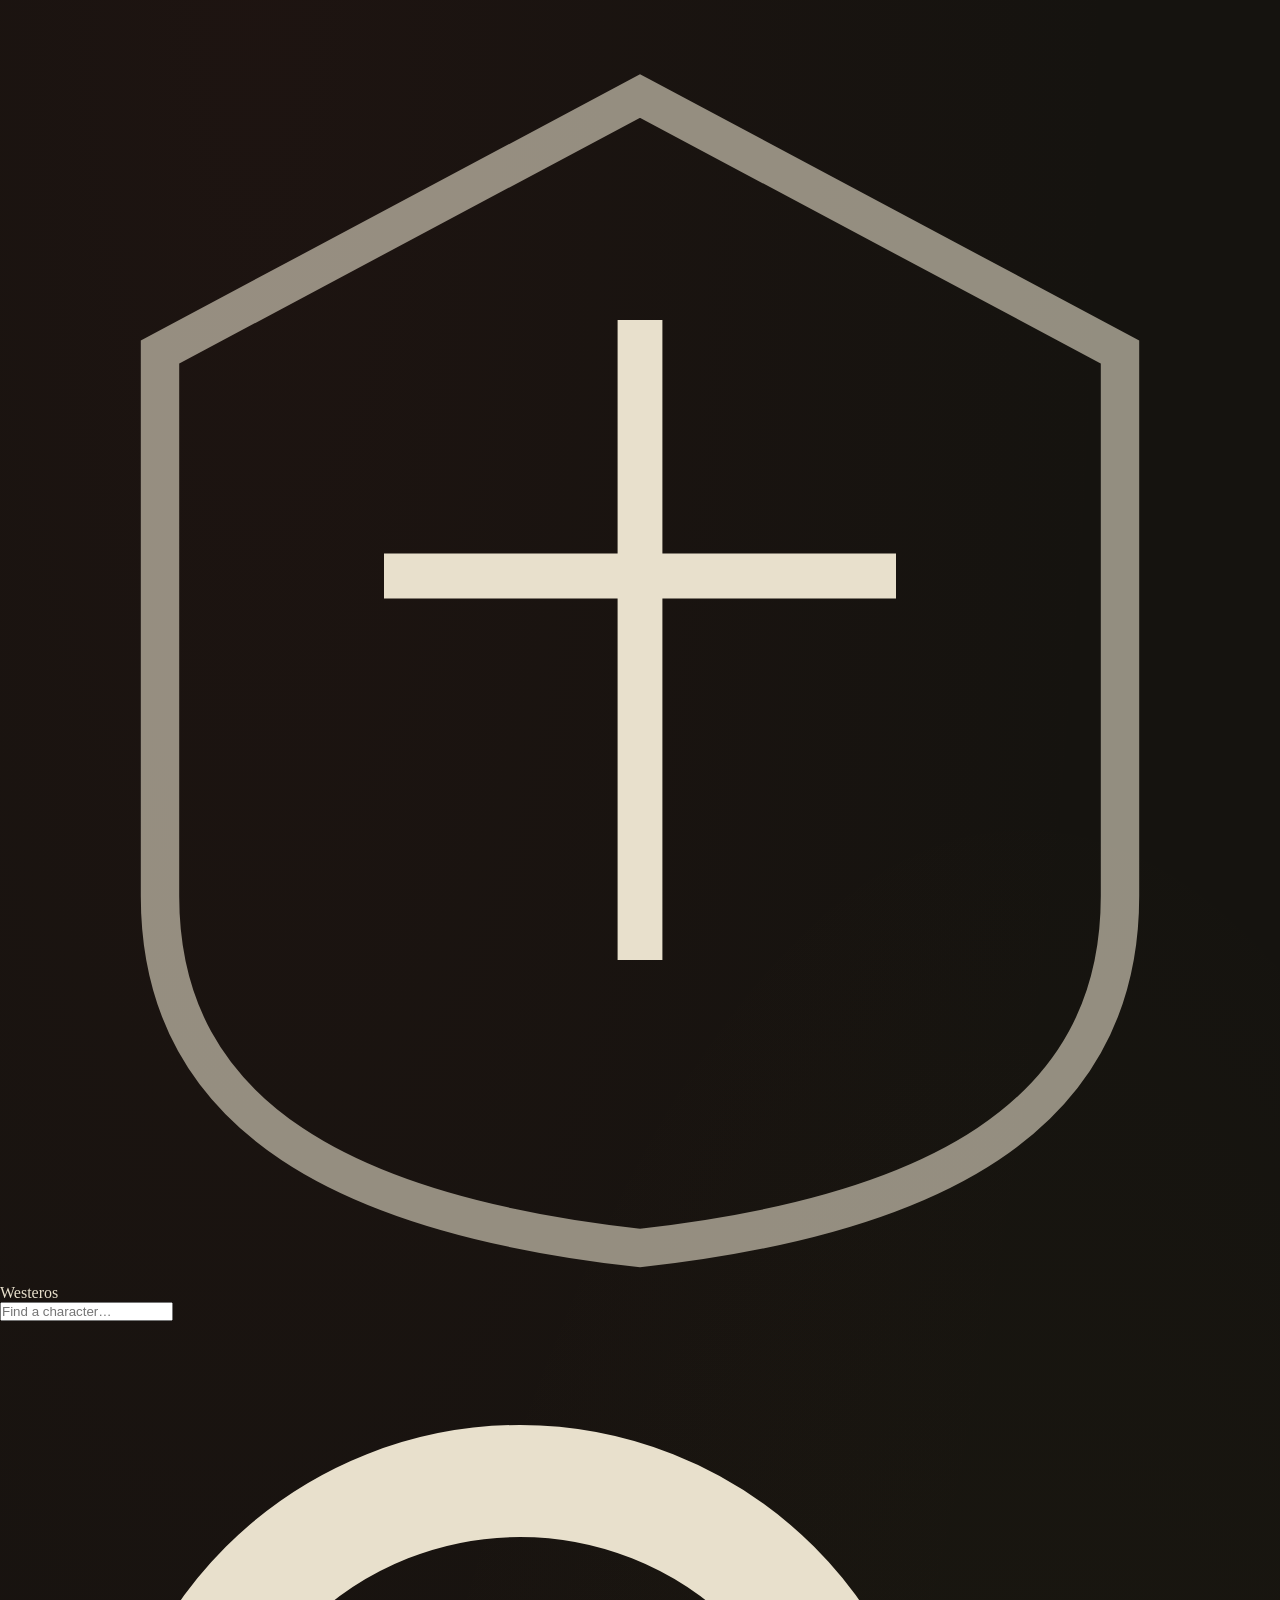
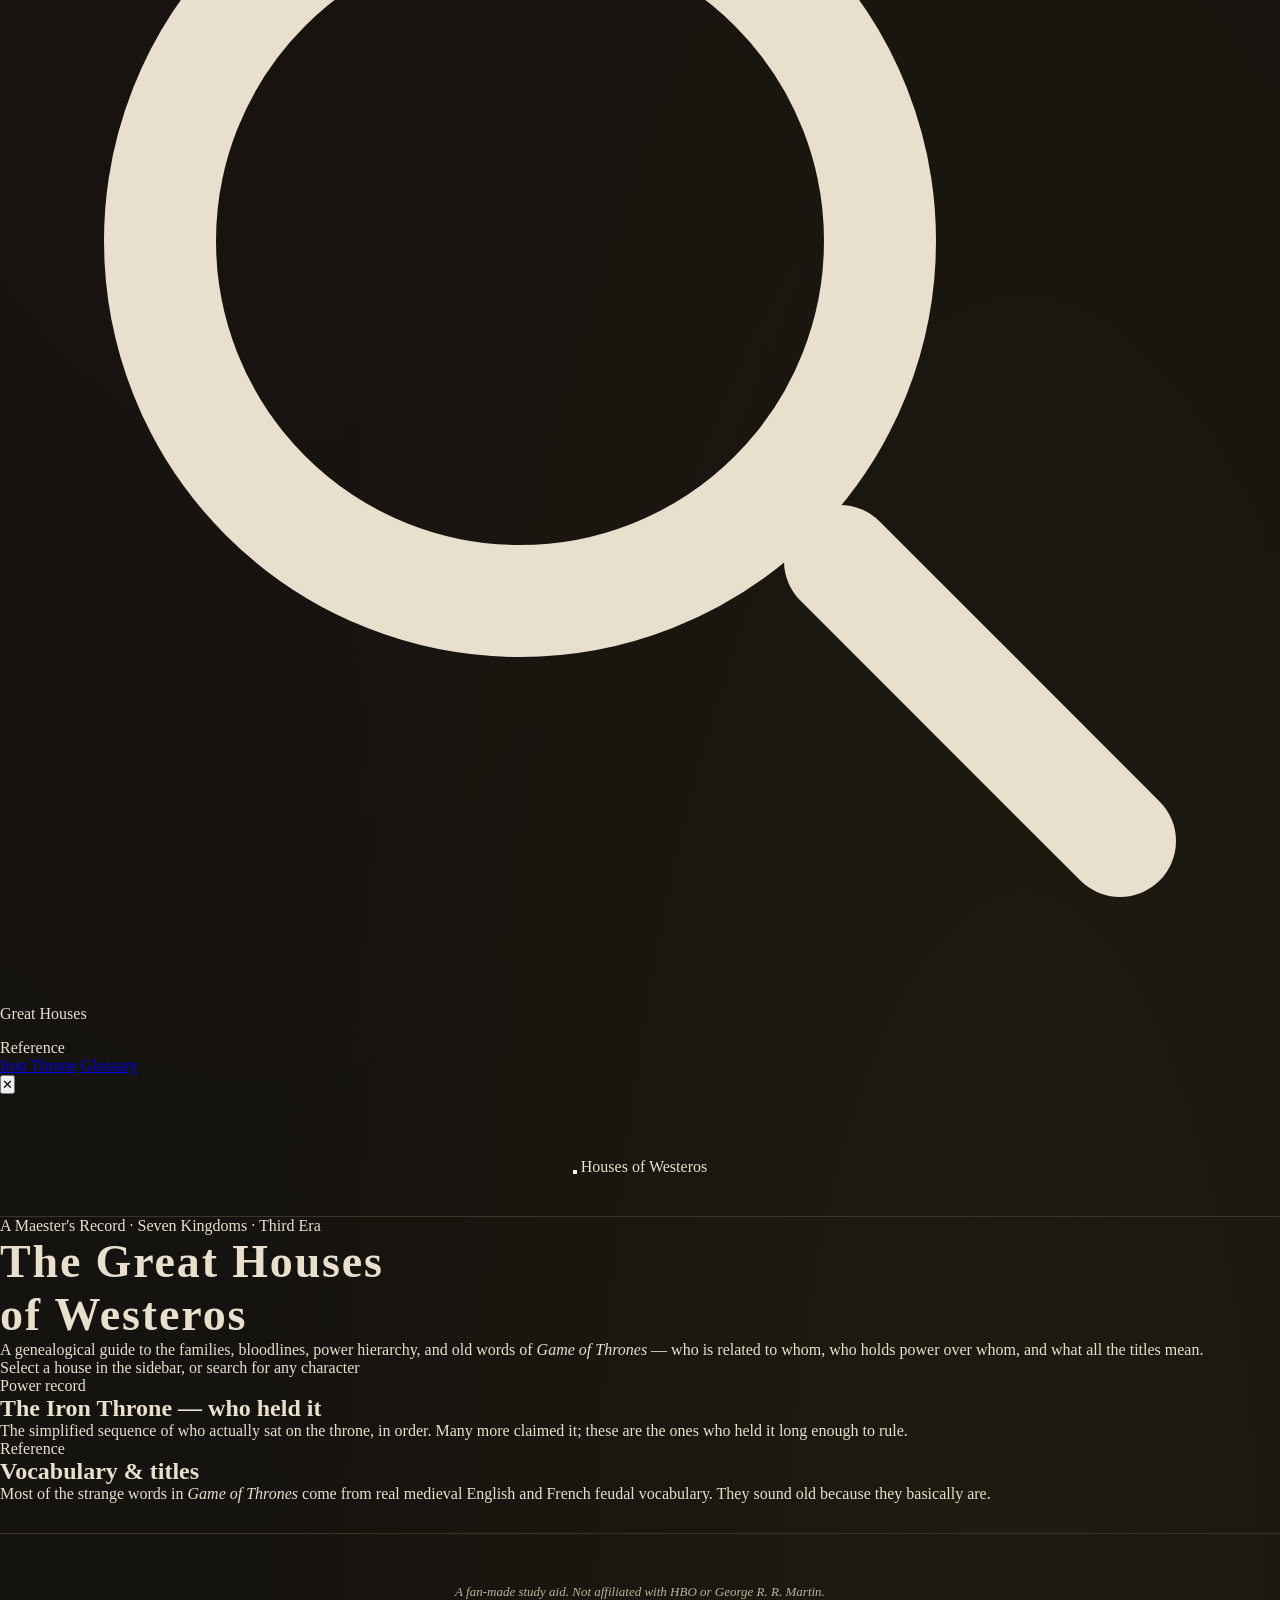
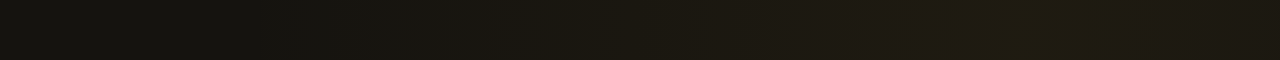
==== commit 2d276734: "Update index.html" ====
--- a/index.html
+++ b/index.html
@@ -1,584 +1,107 @@
 <!DOCTYPE html>
 <html lang="en">
 <head>
-<meta charset="UTF-8">
-<meta name="viewport" content="width=device-width, initial-scale=1.0">
-<title>Houses of Westeros — a family tree guide</title>
-<link rel="preconnect" href="https://fonts.googleapis.com">
-<link rel="preconnect" href="https://fonts.gstatic.com" crossorigin>
-<link href="https://fonts.googleapis.com/css2?family=Cinzel:wght@500;600;700&family=Crimson+Pro:ital,wght@0,400;0,500;0,600;1,400&display=swap" rel="stylesheet">
-<link rel="stylesheet" href="styles.css">
+  <meta charset="UTF-8">
+  <meta name="viewport" content="width=device-width, initial-scale=1.0">
+  <title>Houses of Westeros — a genealogical record</title>
+  <link rel="preconnect" href="https://fonts.googleapis.com">
+  <link rel="preconnect" href="https://fonts.gstatic.com" crossorigin>
+  <link href="https://fonts.googleapis.com/css2?family=Cormorant+Garamond:ital,wght@0,400;0,500;0,600;0,700;1,400;1,500&family=Spectral:ital,wght@0,400;0,500;1,400&display=swap" rel="stylesheet">
+  <link rel="stylesheet" href="styles.css">
 </head>
 <body>
 
-<header>
-  <svg class="crest" viewBox="0 0 64 64" fill="none" xmlns="http://www.w3.org/2000/svg" aria-hidden="true">
-    <path d="M32 4 L56 16 V40 C56 52 46 58 32 60 C18 58 8 52 8 40 V16 Z" stroke="#b8a55a" stroke-width="1.6"/>
-    <path d="M32 16 L32 48 M22 26 L42 26" stroke="#b8a55a" stroke-width="1.4"/>
-  </svg>
-  <h1>The great houses of Westeros</h1>
-  <p>a field guide to who is related to whom, and who holds power over whom</p>
+<!-- ===== SIDEBAR ===== -->
+<aside class="sidebar" id="sidebar">
+  <div class="sidebar-inner">
+    <div class="sidebar-brand">
+      <svg class="brand-mark" viewBox="0 0 40 40" fill="none" xmlns="http://www.w3.org/2000/svg">
+        <path d="M20 3 L35 11 V28 C35 35 29 38 20 39 C11 38 5 35 5 28 V11 Z" stroke="currentColor" stroke-width="1.2" fill="none" opacity="0.6"/>
+        <path d="M20 10 V30 M12 18 H28" stroke="currentColor" stroke-width="1.4"/>
+      </svg>
+      <span class="brand-text">Westeros</span>
+    </div>
+
+    <div class="search-wrap">
+      <input type="search" id="search" placeholder="Find a character…" autocomplete="off" spellcheck="false">
+      <svg class="search-icon" viewBox="0 0 16 16" fill="none"><circle cx="6.5" cy="6.5" r="4.5" stroke="currentColor" stroke-width="1.4"/><path d="M10.5 10.5 L14 14" stroke="currentColor" stroke-width="1.4" stroke-linecap="round"/></svg>
+      <div id="search-results" class="search-results" hidden></div>
+    </div>
+
+    <nav class="sidebar-nav" id="sidebar-nav">
+      <div class="nav-label">Great Houses</div>
+      <!-- injected by JS -->
+      <div class="nav-label" style="margin-top:16px">Reference</div>
+      <a href="#throne" class="nav-link" data-section="throne">Iron Throne</a>
+      <a href="#glossary" class="nav-link" data-section="glossary">Glossary</a>
+    </nav>
+
+    <button class="sidebar-close" id="sidebar-close" aria-label="Close menu">✕</button>
+  </div>
+</aside>
+
+<!-- ===== MOBILE TOPBAR ===== -->
+<header class="topbar">
+  <button class="menu-btn" id="menu-btn" aria-label="Open menu">
+    <span></span><span></span><span></span>
+  </button>
+  <span class="topbar-title">Houses of Westeros</span>
+  <span class="topbar-spacer"></span>
 </header>
 
-<nav class="jump" aria-label="Jump to house">
-  <a href="#stark">Stark</a>
-  <a href="#targaryen">Targaryen</a>
-  <a href="#lannister">Lannister</a>
-  <a href="#baratheon">Baratheon</a>
-  <a href="#hierarchy">Power hierarchy</a>
-  <a href="#vocabulary">Vocabulary</a>
-</nav>
+<!-- ===== MAIN CONTENT ===== -->
+<main class="main" id="main">
 
-<div class="wrap">
-  <div class="house-grid">
-    <div class="house-card" style="--seal:var(--stark)" data-jump-to="stark" tabindex="0">
-      <div class="seal">
-        <svg viewBox="0 0 52 52" width="52" height="52"><circle cx="26" cy="26" r="24" fill="none" stroke="#8b9aa6" stroke-width="1.6"/><path d="M26 12c-3 6-9 8-9 16 0 6 4 10 9 10s9-4 9-10c0-8-6-10-9-16z" fill="#8b9aa6" opacity="0.85"/><path d="M19 32l-4 6M33 32l4 6" stroke="#8b9aa6" stroke-width="1.4" fill="none"/></svg>
-      </div>
-      <h3>Stark</h3>
-      <div class="seat">Winterfell · the north</div>
+  <!-- HERO -->
+  <section class="hero">
+    <div class="hero-inner">
+      <div class="hero-eyebrow">A Maester's Record · Seven Kingdoms · Third Era</div>
+      <h1 class="hero-title">The Great Houses<br>of Westeros</h1>
+      <p class="hero-sub">A genealogical guide to the families, bloodlines, power hierarchy, and old words of <em>Game of Thrones</em> — who is related to whom, who holds power over whom, and what all the titles mean.</p>
+      <div class="hero-hint">Select a house in the sidebar, or search for any character</div>
     </div>
+    <div class="hero-sigils" id="hero-sigils">
+      <!-- injected by JS -->
+    </div>
+  </section>
 
-    <div class="house-card" style="--seal:var(--targ)" data-jump-to="targaryen" tabindex="0">
-      <div class="seal">
-        <svg viewBox="0 0 52 52" width="52" height="52"><circle cx="26" cy="26" r="24" fill="none" stroke="#9c1f2e" stroke-width="1.6"/><path d="M26 13l11 11-11 15-11-15z" fill="#9c1f2e" opacity="0.85"/><path d="M20 23h12M22 28h8" stroke="#15130f" stroke-width="1.2"/></svg>
-      </div>
-      <h3>Targaryen</h3>
-      <div class="seat">Dragonstone · exiled</div>
+  <!-- HOUSE SECTIONS — injected by JS -->
+  <div id="house-sections"></div>
+
+  <!-- THRONE SEQUENCE -->
+  <section class="content-section" id="throne">
+    <div class="section-head">
+      <div class="section-eyebrow">Power record</div>
+      <h2 class="section-title">The Iron Throne — who held it</h2>
+      <p class="section-sub">The simplified sequence of who actually sat on the throne, in order. Many more claimed it; these are the ones who held it long enough to rule.</p>
     </div>
+    <div class="throne-sequence" id="throne-sequence">
+      <!-- injected by JS -->
+    </div>
+  </section>
 
-    <div class="house-card" style="--seal:var(--lannister)" data-jump-to="lannister" tabindex="0">
-      <div class="seal">
-        <svg viewBox="0 0 52 52" width="52" height="52"><circle cx="26" cy="26" r="24" fill="none" stroke="#d4af37" stroke-width="1.6"/><circle cx="26" cy="22" r="7" fill="#d4af37" opacity="0.85"/><path d="M14 38c2-6 7-9 12-9s10 3 12 9" stroke="#d4af37" stroke-width="1.6" fill="none"/></svg>
-      </div>
-      <h3>Lannister</h3>
-      <div class="seat">Casterly Rock · gold</div>
+  <!-- GLOSSARY -->
+  <section class="content-section" id="glossary">
+    <div class="section-head">
+      <div class="section-eyebrow">Reference</div>
+      <h2 class="section-title">Vocabulary &amp; titles</h2>
+      <p class="section-sub">Most of the strange words in <em>Game of Thrones</em> come from real medieval English and French feudal vocabulary. They sound old because they basically are.</p>
     </div>
+    <div id="glossary-content">
+      <!-- injected by JS -->
+    </div>
+  </section>
 
-    <div class="house-card" style="--seal:var(--baratheon)" data-jump-to="baratheon" tabindex="0">
-      <div class="seal">
-        <svg viewBox="0 0 52 52" width="52" height="52"><circle cx="26" cy="26" r="24" fill="none" stroke="#c79a2e" stroke-width="1.6"/><path d="M26 13l4 9 9-2-6 8 6 8-9-2-4 9-4-9-9 2 6-8-6-8 9 2z" fill="#c79a2e" opacity="0.85"/></svg>
-      </div>
-      <h3>Baratheon</h3>
-      <div class="seat">Storm's End · kings</div>
-    </div>
+  <footer class="site-footer">
+    <p>A fan-made study aid. Not affiliated with HBO or George R. R. Martin.</p>
+  </footer>
 
-    <div class="house-card" style="--seal:var(--tyrell)" data-jump-to="tyrell" tabindex="0">
-      <div class="seal">
-        <svg viewBox="0 0 52 52" width="52" height="52"><circle cx="26" cy="26" r="24" fill="none" stroke="#7a9b4e" stroke-width="1.6"/><circle cx="26" cy="26" r="6" fill="#7a9b4e" opacity="0.85"/><path d="M26 14v6M26 32v6M14 26h6M32 26h6M18 18l4 4M34 18l-4 4M18 34l4-4M34 34l-4-4" stroke="#7a9b4e" stroke-width="1.4"/></svg>
-      </div>
-      <h3>Tyrell</h3>
-      <div class="seat">Highgarden · the reach</div>
-    </div>
+</main>
 
-    <div class="house-card" style="--seal:var(--martell)" data-jump-to="martell" tabindex="0">
-      <div class="seal">
-        <svg viewBox="0 0 52 52" width="52" height="52"><circle cx="26" cy="26" r="24" fill="none" stroke="#d6822a" stroke-width="1.6"/><circle cx="26" cy="26" r="9" fill="none" stroke="#d6822a" stroke-width="2"/><path d="M26 17v18M17 26h18" stroke="#d6822a" stroke-width="1.6"/></svg>
-      </div>
-      <h3>Martell</h3>
-      <div class="seat">Sunspear · Dorne</div>
-    </div>
+<!-- Overlay for kinship trace / mobile -->
+<div class="overlay" id="overlay"></div>
 
-    <div class="house-card" style="--seal:var(--greyjoy)" data-jump-to="greyjoy" tabindex="0">
-      <div class="seal">
-        <svg viewBox="0 0 52 52" width="52" height="52"><circle cx="26" cy="26" r="24" fill="none" stroke="#7a9498" stroke-width="1.6"/><path d="M26 13c6 4 9 9 9 15a9 9 0 0 1-18 0c0-6 3-11 9-15z" fill="#7a9498" opacity="0.85"/></svg>
-      </div>
-      <h3>Greyjoy</h3>
-      <div class="seat">Pyke · the islands</div>
-    </div>
-
-    <div class="house-card" style="--seal:var(--arryn)" data-jump-to="arryn" tabindex="0">
-      <div class="seal">
-        <svg viewBox="0 0 52 52" width="52" height="52"><circle cx="26" cy="26" r="24" fill="none" stroke="#6e8fae" stroke-width="1.6"/><path d="M14 32l12-18 12 18z" fill="none" stroke="#6e8fae" stroke-width="1.6"/></svg>
-      </div>
-      <h3>Arryn</h3>
-      <div class="seat">The Eyrie · the vale</div>
-    </div>
-  </div>
-</div>
-
-<!-- ============ STARK ============ -->
-<section class="house" id="stark">
-  <div class="wrap">
-    <div class="house-head">
-      <svg class="seal-lg" viewBox="0 0 52 52"><circle cx="26" cy="26" r="24" fill="none" stroke="#8b9aa6" stroke-width="1.6"/><path d="M26 12c-3 6-9 8-9 16 0 6 4 10 9 10s9-4 9-10c0-8-6-10-9-16z" fill="#8b9aa6" opacity="0.85"/><path d="M19 32l-4 6M33 32l4 6" stroke="#8b9aa6" stroke-width="1.4" fill="none"/></svg>
-      <div>
-        <h2>House Stark</h2>
-        <div class="tag">"Winter is coming" · sigil: the direwolf · seat: Winterfell</div>
-      </div>
-    </div>
-    <p class="house-blurb">Rulers of the north for thousands of years. Honest to a fault, which gets several of them killed. Tap any card to read more — tap again to close it.</p>
-
-    <div class="marriage-row">
-      <div class="card" style="--card-accent:var(--stark)" data-expandable tabindex="0">
-        <svg class="badge" viewBox="0 0 58 58"><circle cx="29" cy="29" r="27" fill="#3e4750"/><path d="M29 13c-3 6-10 9-10 18 0 6 4 11 10 11s10-5 10-11c0-9-7-12-10-18z" fill="#8b9aa6"/></svg>
-        <h4>Ned Stark</h4>
-        <div class="role">Lord of Winterfell</div>
-        <div class="expand-hint">tap to expand</div>
-        <div class="detail">Warden of the north. Beheaded in season 1 for trying to do the honorable thing in a dishonorable game — the moment that taught everyone this show plays for keeps.</div>
-      </div>
-      <div class="wed">wed</div>
-      <div class="card" style="--card-accent:var(--stark)" data-expandable tabindex="0">
-        <svg class="badge" viewBox="0 0 58 58"><circle cx="29" cy="29" r="27" fill="#3e4750"/><path d="M29 13c-3 6-10 9-10 18 0 6 4 11 10 11s10-5 10-11c0-9-7-12-10-18z" fill="#a9b6c0"/></svg>
-        <h4>Catelyn Tully</h4>
-        <div class="role">Lady of Winterfell</div>
-        <div class="expand-hint">tap to expand</div>
-        <div class="detail">From House Tully of Riverrun. Her marriage to Ned ties Stark and Tully together — important later when Robb needs riverlands support.</div>
-      </div>
-    </div>
-
-    <div class="down-arrow">↓ five children</div>
-
-    <div class="tier connected">
-      <div class="card" style="--card-accent:var(--stark)" data-expandable tabindex="0">
-        <svg class="badge" viewBox="0 0 58 58"><circle cx="29" cy="29" r="27" fill="#3e4750"/><path d="M29 13c-3 6-10 9-10 18 0 6 4 11 10 11s10-5 10-11c0-9-7-12-10-18z" fill="#8b9aa6"/></svg>
-        <h4>Robb Stark</h4>
-        <div class="role">Eldest son · "King in the North"</div>
-        <div class="expand-hint">tap to expand</div>
-        <div class="detail">Heir to Winterfell. Crowned king by northern lords after Ned's death, fights the war of the five kings, then is killed at the "Red Wedding" through Frey and Bolton treachery.</div>
-      </div>
-      <div class="card" style="--card-accent:var(--stark)" data-expandable tabindex="0">
-        <svg class="badge" viewBox="0 0 58 58"><circle cx="29" cy="29" r="27" fill="#3e4750"/><path d="M29 13c-3 6-10 9-10 18 0 6 4 11 10 11s10-5 10-11c0-9-7-12-10-18z" fill="#a9b6c0"/></svg>
-        <h4>Sansa Stark</h4>
-        <div class="role">Eldest daughter</div>
-        <div class="expand-hint">tap to expand</div>
-        <div class="detail">Betrothed to Joffrey, later forced to marry Tyrion Lannister, then Ramsay Bolton. Survives it all and ends up Queen in the North.</div>
-      </div>
-      <div class="card" style="--card-accent:var(--stark)" data-expandable tabindex="0">
-        <svg class="badge" viewBox="0 0 58 58"><circle cx="29" cy="29" r="27" fill="#3e4750"/><path d="M29 13c-3 6-10 9-10 18 0 6 4 11 10 11s10-5 10-11c0-9-7-12-10-18z" fill="#8b9aa6"/></svg>
-        <h4>Arya Stark</h4>
-        <div class="role">Younger daughter</div>
-        <div class="expand-hint">tap to expand</div>
-        <div class="detail">Trains as an assassin with the faceless men of Braavos. Keeps a literal kill list. Ends the threat of the Night King.</div>
-      </div>
-      <div class="card" style="--card-accent:var(--stark)" data-expandable tabindex="0">
-        <svg class="badge" viewBox="0 0 58 58"><circle cx="29" cy="29" r="27" fill="#3e4750"/><path d="M29 13c-3 6-10 9-10 18 0 6 4 11 10 11s10-5 10-11c0-9-7-12-10-18z" fill="#a9b6c0"/></svg>
-        <h4>Bran Stark</h4>
-        <div class="role">Second son</div>
-        <div class="expand-hint">tap to expand</div>
-        <div class="detail">Pushed from a tower and crippled early on. Becomes the "three-eyed raven," able to see the past. Ends the series as king of the six kingdoms.</div>
-      </div>
-      <div class="card" style="--card-accent:var(--stark)" data-expandable tabindex="0">
-        <svg class="badge" viewBox="0 0 58 58"><circle cx="29" cy="29" r="27" fill="#3e4750"/><path d="M29 13c-3 6-10 9-10 18 0 6 4 11 10 11s10-5 10-11c0-9-7-12-10-18z" fill="#8b9aa6"/></svg>
-        <h4>Rickon Stark</h4>
-        <div class="role">Youngest son</div>
-        <div class="expand-hint">tap to expand</div>
-        <div class="detail">Youngest Stark child. Killed by Ramsay Bolton's arrow while running across a field — one of the show's bleaker moments.</div>
-      </div>
-    </div>
-
-    <div class="reveal">
-      <strong>The Jon Snow twist:</strong> Jon grew up at Winterfell as "Ned's bastard son." He's actually the son of Ned's sister Lyanna Stark and the Targaryen prince Rhaegar — making him a secret Targaryen heir, not a Stark by blood at all. See the Targaryen tree below.
-    </div>
-
-    <div class="back-top-wrap"><a class="back-top" href="#">back to top</a></div>
-  </div>
-</section>
-
-<!-- ============ TARGARYEN ============ -->
-<section class="house" id="targaryen">
-  <div class="wrap">
-    <div class="house-head">
-      <svg class="seal-lg" viewBox="0 0 52 52"><circle cx="26" cy="26" r="24" fill="none" stroke="#9c1f2e" stroke-width="1.6"/><path d="M26 13l11 11-11 15-11-15z" fill="#9c1f2e" opacity="0.85"/><path d="M20 23h12M22 28h8" stroke="#15130f" stroke-width="1.2"/></svg>
-      <div>
-        <h2>House Targaryen</h2>
-        <div class="tag">"Fire and blood" · sigil: the three-headed dragon · seat: Dragonstone</div>
-      </div>
-    </div>
-    <p class="house-blurb">The dynasty that conquered Westeros with dragons three centuries before the story starts, then lost the throne when the "Mad King" Aerys was overthrown. This is why everyone keeps saying the throne is "rightfully" a Targaryen's.</p>
-
-    <div class="tier">
-      <div class="card" style="--card-accent:var(--targ)" data-expandable tabindex="0">
-        <svg class="badge" viewBox="0 0 58 58"><circle cx="29" cy="29" r="27" fill="#3f1217"/><path d="M29 14l12 12-12 16-12-16z" fill="#9c1f2e"/></svg>
-        <h4>Aerys II "the Mad King"</h4>
-        <div class="role">Last Targaryen on the throne</div>
-        <div class="expand-hint">tap to expand</div>
-        <div class="detail">Grew increasingly cruel and paranoid as king. Overthrown by Robert Baratheon's rebellion after his son Rhaegar's actions and his own atrocities turned the realm against him.</div>
-      </div>
-    </div>
-
-    <div class="down-arrow">↓ two children</div>
-
-    <div class="tier connected">
-      <div class="card" style="--card-accent:var(--targ)" data-expandable tabindex="0">
-        <svg class="badge" viewBox="0 0 58 58"><circle cx="29" cy="29" r="27" fill="#3f1217"/><path d="M29 14l12 12-12 16-12-16z" fill="#9c1f2e"/></svg>
-        <h4>Rhaegar Targaryen</h4>
-        <div class="role">Crown prince, eldest</div>
-        <div class="expand-hint">tap to expand</div>
-        <div class="detail">Heir to the throne. His relationship with Lyanna Stark is the spark that sets off Robert's rebellion — and the throne's overthrow.</div>
-      </div>
-      <div class="card" style="--card-accent:var(--targ)" data-expandable tabindex="0">
-        <svg class="badge" viewBox="0 0 58 58"><circle cx="29" cy="29" r="27" fill="#3f1217"/><path d="M29 14l12 12-12 16-12-16z" fill="#c23b4a"/></svg>
-        <h4>Daenerys Targaryen</h4>
-        <div class="role">Youngest, "mother of dragons"</div>
-        <div class="expand-hint">tap to expand</div>
-        <div class="detail">Born in exile after the rebellion. Hatches three dragon eggs and builds an army to reclaim the throne her family lost. Aunt to Jon Snow, though neither knows it for most of the story.</div>
-      </div>
-    </div>
-
-    <div class="reveal">
-      <strong>Plus:</strong> Rhaegar and Lyanna Stark's secret son is Jon Snow — raised in the north believing he was Ned Stark's bastard. That makes Jon and Daenerys aunt and nephew, both with Targaryen blood, and Jon's claim to the throne technically outranks hers.
-    </div>
-
-    <div class="back-top-wrap"><a class="back-top" href="#">back to top</a></div>
-  </div>
-</section>
-
-<!-- ============ LANNISTER ============ -->
-<section class="house" id="lannister">
-  <div class="wrap">
-    <div class="house-head">
-      <svg class="seal-lg" viewBox="0 0 52 52"><circle cx="26" cy="26" r="24" fill="none" stroke="#d4af37" stroke-width="1.6"/><circle cx="26" cy="22" r="7" fill="#d4af37" opacity="0.85"/><path d="M14 38c2-6 7-9 12-9s10 3 12 9" stroke="#d4af37" stroke-width="1.6" fill="none"/></svg>
-      <div>
-        <h2>House Lannister</h2>
-        <div class="tag">"Hear me roar" · sigil: the golden lion · seat: Casterly Rock</div>
-      </div>
-    </div>
-    <p class="house-blurb">The richest house in Westeros. Tywin Lannister's three children each play the game completely differently — that contrast is the whole point of this family.</p>
-
-    <div class="tier">
-      <div class="card" style="--card-accent:var(--lannister)" data-expandable tabindex="0">
-        <svg class="badge" viewBox="0 0 58 58"><circle cx="29" cy="29" r="27" fill="#5a4a18"/><circle cx="29" cy="24" r="8" fill="#d4af37"/><path d="M15 42c2-7 8-11 14-11s12 4 14 11" stroke="#d4af37" stroke-width="1.6" fill="none"/></svg>
-        <h4>Tywin Lannister</h4>
-        <div class="role">Lord of Casterly Rock</div>
-        <div class="expand-hint">tap to expand</div>
-        <div class="detail">Ruthless, calculating patriarch obsessed with the family's legacy. Effectively runs the kingdom through his children once his grandson Joffrey takes the throne.</div>
-      </div>
-    </div>
-
-    <div class="down-arrow">↓ three children</div>
-
-    <div class="tier connected">
-      <div class="card" style="--card-accent:var(--lannister)" data-expandable tabindex="0">
-        <svg class="badge" viewBox="0 0 58 58"><circle cx="29" cy="29" r="27" fill="#5a4a18"/><circle cx="29" cy="24" r="8" fill="#e8c75a"/><path d="M15 42c2-7 8-11 14-11s12 4 14 11" stroke="#e8c75a" stroke-width="1.6" fill="none"/></svg>
-        <h4>Cersei Lannister</h4>
-        <div class="role">Eldest · queen, twin to Jaime</div>
-        <div class="expand-hint">tap to expand</div>
-        <div class="detail">Married to King Robert Baratheon, but her children are secretly Jaime's, not Robert's. Ruthlessly protects her children and, later, the throne itself.</div>
-      </div>
-      <div class="card" style="--card-accent:var(--lannister)" data-expandable tabindex="0">
-        <svg class="badge" viewBox="0 0 58 58"><circle cx="29" cy="29" r="27" fill="#5a4a18"/><circle cx="29" cy="24" r="8" fill="#d4af37"/><path d="M15 42c2-7 8-11 14-11s12 4 14 11" stroke="#d4af37" stroke-width="1.6" fill="none"/></svg>
-        <h4>Jaime Lannister</h4>
-        <div class="role">Twin to Cersei</div>
-        <div class="expand-hint">tap to expand</div>
-        <div class="detail">Sworn knight of the kingsguard, secretly Cersei's lover and the real father of her children. One of the show's biggest redemption arcs — for a while.</div>
-      </div>
-      <div class="card" style="--card-accent:var(--lannister)" data-expandable tabindex="0">
-        <svg class="badge" viewBox="0 0 58 58"><circle cx="29" cy="29" r="27" fill="#5a4a18"/><circle cx="29" cy="24" r="8" fill="#bfa040"/><path d="M15 42c2-7 8-11 14-11s12 4 14 11" stroke="#bfa040" stroke-width="1.6" fill="none"/></svg>
-        <h4>Tyrion Lannister</h4>
-        <div class="role">Youngest, "the imp"</div>
-        <div class="expand-hint">tap to expand</div>
-        <div class="detail">Sharp-witted, often underestimated for his dwarfism. Despised by Tywin and Cersei. Becomes Daenerys's advisor and one of the most quoted characters in the show.</div>
-      </div>
-    </div>
-
-    <div class="reveal">
-      <strong>Cersei + Robert Baratheon's "children":</strong> Joffrey, Myrcella, and Tommen all sit on the throne or near it at various points — but none of them are biologically Robert's. They're Jaime's. This secret is the fuse that lights most of the show's political plotting.
-    </div>
-
-    <div class="back-top-wrap"><a class="back-top" href="#">back to top</a></div>
-  </div>
-</section>
-
-<!-- ============ BARATHEON ============ -->
-<section class="house" id="baratheon">
-  <div class="wrap">
-    <div class="house-head">
-      <svg class="seal-lg" viewBox="0 0 52 52"><circle cx="26" cy="26" r="24" fill="none" stroke="#c79a2e" stroke-width="1.6"/><path d="M26 13l4 9 9-2-6 8 6 8-9-2-4 9-4-9-9 2 6-8-6-8 9 2z" fill="#c79a2e" opacity="0.85"/></svg>
-      <div>
-        <h2>House Baratheon</h2>
-        <div class="tag">"Ours is the fury" · sigil: the crowned stag · seat: Storm's End</div>
-      </div>
-    </div>
-    <p class="house-blurb">Three brothers, all with a claim, all wanting the throne for different reasons — this rivalry drives much of the early "war of the five kings."</p>
-
-    <div class="tier">
-      <div class="card" style="--card-accent:var(--baratheon)" data-expandable tabindex="0">
-        <svg class="badge" viewBox="0 0 58 58"><circle cx="29" cy="29" r="27" fill="#4a3a14"/><path d="M29 15l5 10 10-2-7 9 7 9-10-2-5 10-5-10-10 2 7-9-7-9 10 2z" fill="#c79a2e"/></svg>
-        <h4>Robert Baratheon</h4>
-        <div class="role">King, eldest brother</div>
-        <div class="expand-hint">tap to expand</div>
-        <div class="detail">Led the rebellion that overthrew the Targaryens, married Cersei Lannister, and became king. By the time the story starts he's grown weary of ruling and dies in a "hunting accident" early in season 1.</div>
-      </div>
-      <div class="card" style="--card-accent:var(--baratheon)" data-expandable tabindex="0">
-        <svg class="badge" viewBox="0 0 58 58"><circle cx="29" cy="29" r="27" fill="#4a3a14"/><path d="M29 15l5 10 10-2-7 9 7 9-10-2-5 10-5-10-10 2 7-9-7-9 10 2z" fill="#a37f24"/></svg>
-        <h4>Stannis Baratheon</h4>
-        <div class="role">Middle brother</div>
-        <div class="expand-hint">tap to expand</div>
-        <div class="detail">Rigid, dutiful, convinced the throne is rightfully his after Robert's death since Joffrey isn't a true Baratheon. Pursues his claim relentlessly, at great personal cost.</div>
-      </div>
-      <div class="card" style="--card-accent:var(--baratheon)" data-expandable tabindex="0">
-        <svg class="badge" viewBox="0 0 58 58"><circle cx="29" cy="29" r="27" fill="#4a3a14"/><path d="M29 15l5 10 10-2-7 9 7 9-10-2-5 10-5-10-10 2 7-9-7-9 10 2z" fill="#dcb84a"/></svg>
-        <h4>Renly Baratheon</h4>
-        <div class="role">Youngest brother</div>
-        <div class="expand-hint">tap to expand</div>
-        <div class="detail">Charming and well-liked, builds his own claim to the throne with House Tyrell's support, putting him in direct rivalry with his brother Stannis.</div>
-      </div>
-    </div>
-
-    <div class="back-top-wrap"><a class="back-top" href="#">back to top</a></div>
-  </div>
-</section>
-
-<!-- ============ smaller houses anchor targets ============ -->
-<section class="house" id="tyrell">
-  <div class="wrap">
-    <div class="house-head">
-      <svg class="seal-lg" viewBox="0 0 52 52"><circle cx="26" cy="26" r="24" fill="none" stroke="#7a9b4e" stroke-width="1.6"/><circle cx="26" cy="26" r="6" fill="#7a9b4e" opacity="0.85"/></svg>
-      <div><h2>House Tyrell</h2><div class="tag">sigil: the golden rose · seat: Highgarden</div></div>
-    </div>
-    <p class="house-blurb">The wealthiest house after the Lannisters. Margaery Tyrell marries her way toward the throne twice; her grandmother Olenna is one of the show's sharpest political minds.</p>
-    <div class="back-top-wrap"><a class="back-top" href="#">back to top</a></div>
-  </div>
-</section>
-
-<section class="house" id="martell">
-  <div class="wrap">
-    <div class="house-head">
-      <svg class="seal-lg" viewBox="0 0 52 52"><circle cx="26" cy="26" r="24" fill="none" stroke="#d6822a" stroke-width="1.6"/><circle cx="26" cy="26" r="9" fill="none" stroke="#d6822a" stroke-width="2"/></svg>
-      <div><h2>House Martell</h2><div class="tag">sigil: the sun pierced by a spear · seat: Sunspear</div></div>
-    </div>
-    <p class="house-blurb">Rulers of Dorne, the one region the Targaryen conquest never fully subdued. Stay mostly out of the main wars for the throne until late in the story.</p>
-    <div class="back-top-wrap"><a class="back-top" href="#">back to top</a></div>
-  </div>
-</section>
-
-<section class="house" id="greyjoy">
-  <div class="wrap">
-    <div class="house-head">
-      <svg class="seal-lg" viewBox="0 0 52 52"><circle cx="26" cy="26" r="24" fill="none" stroke="#7a9498" stroke-width="1.6"/><path d="M26 13c6 4 9 9 9 15a9 9 0 0 1-18 0c0-6 3-11 9-15z" fill="#7a9498" opacity="0.85"/></svg>
-      <div><h2>House Greyjoy</h2><div class="tag">sigil: the golden kraken · seat: Pyke</div></div>
-    </div>
-    <p class="house-blurb">Rulers of the Iron Islands. Theon Greyjoy was raised as Ned Stark's ward and is torn between his birth family and the Starks for most of the story.</p>
-    <div class="back-top-wrap"><a class="back-top" href="#">back to top</a></div>
-  </div>
-</section>
-
-<section class="house" id="arryn">
-  <div class="wrap">
-    <div class="house-head">
-      <svg class="seal-lg" viewBox="0 0 52 52"><circle cx="26" cy="26" r="24" fill="none" stroke="#6e8fae" stroke-width="1.6"/><path d="M14 32l12-18 12 18z" fill="none" stroke="#6e8fae" stroke-width="1.6"/></svg>
-      <div><h2>House Arryn</h2><div class="tag">sigil: the moon and falcon · seat: The Eyrie</div></div>
-    </div>
-    <p class="house-blurb">Catelyn Stark's family on her mother's side. Her sister Lysa Arryn rules the Vale, in the nearly unreachable mountain castle the Eyrie.</p>
-    <div class="back-top-wrap"><a class="back-top" href="#">back to top</a></div>
-  </div>
-</section>
-
-<!-- ============ HIERARCHY ============ -->
-<section class="house" id="hierarchy">
-  <div class="wrap">
-    <div class="house-head">
-      <svg class="seal-lg" viewBox="0 0 52 52"><circle cx="26" cy="26" r="24" fill="none" stroke="#b8a55a" stroke-width="1.6"/><path d="M26 12 L26 40 M16 22 L36 22" stroke="#b8a55a" stroke-width="1.6"/></svg>
-      <div>
-        <h2>Who actually held power, in order</h2>
-        <div class="tag">the iron throne's occupants, roughly in sequence</div>
-      </div>
-    </div>
-
-    <div class="tier connected" style="flex-direction:column; align-items:center;">
-      <div class="card" style="--card-accent:var(--targ); width:280px;" data-expandable tabindex="0">
-        <h4>Aerys II Targaryen</h4>
-        <div class="role">"Mad King" — overthrown by rebellion</div>
-      </div>
-      <div class="down-arrow">↓</div>
-      <div class="card" style="--card-accent:var(--baratheon); width:280px;" data-expandable tabindex="0">
-        <h4>Robert Baratheon</h4>
-        <div class="role">Won the throne by rebellion, reigned ~17 years</div>
-      </div>
-      <div class="down-arrow">↓</div>
-      <div class="card" style="--card-accent:var(--lannister); width:280px;" data-expandable tabindex="0">
-        <h4>Joffrey Baratheon</h4>
-        <div class="role">Robert's "son" — actually Jaime's, by Cersei</div>
-      </div>
-      <div class="down-arrow">↓</div>
-      <div class="card" style="--card-accent:var(--lannister); width:280px;" data-expandable tabindex="0">
-        <h4>Tommen Baratheon</h4>
-        <div class="role">Joffrey's younger brother, same secret parentage</div>
-      </div>
-      <div class="down-arrow">↓</div>
-      <div class="card" style="--card-accent:var(--lannister); width:280px;" data-expandable tabindex="0">
-        <h4>Cersei Lannister</h4>
-        <div class="role">Crowns herself after her children's deaths</div>
-      </div>
-      <div class="down-arrow">↓</div>
-      <div class="card" style="--card-accent:var(--stark); width:280px;" data-expandable tabindex="0">
-        <h4>Bran Stark</h4>
-        <div class="role">Chosen king of the six kingdoms at the story's end</div>
-      </div>
-    </div>
-
-    <p class="legend">tap any step to mark it reviewed — this is the simplified line of "who sat the throne," not every claimant who fought for it along the way</p>
-    <div class="back-top-wrap"><a class="back-top" href="#">back to top</a></div>
-  </div>
-</section>
-
-<!-- ============ VOCABULARY ============ -->
-<section class="house" id="vocabulary">
-  <div class="wrap">
-    <div class="house-head">
-      <svg class="seal-lg" viewBox="0 0 52 52"><circle cx="26" cy="26" r="24" fill="none" stroke="#b8a55a" stroke-width="1.6"/><path d="M18 20h16M18 26h16M18 32h10" stroke="#b8a55a" stroke-width="1.6"/></svg>
-      <div>
-        <h2>Vocabulary &amp; titles</h2>
-        <div class="tag">the old-fashioned words the show uses instead of plain english</div>
-      </div>
-    </div>
-    <p class="house-blurb">A lot of the confusion in Game of Thrones isn't the plot — it's the language. These titles and terms come from real medieval history, so they sound ancient because they basically are. Tap any term for more context.</p>
-
-    <div class="vocab-category">Titles &amp; rank</div>
-    <div class="vocab-grid">
-      <div class="term" data-expandable tabindex="0">
-        <div class="term-head"><h4>Lord / Lady</h4><span class="say">ruler of land</span></div>
-        <div class="meaning">The noble who governs a castle, town, or region under a king.</div>
-        <div class="expand-hint">tap to expand</div>
-        <div class="more">Ned Stark is "Lord of Winterfell" — he rules the north under the king, the way a regional governor answers to a head of state.</div>
-      </div>
-
-      <div class="term" data-expandable tabindex="0">
-        <div class="term-head"><h4>Hand of the King</h4><span class="say">chief advisor</span></div>
-        <div class="meaning">The king's top minister — runs the government day to day.</div>
-        <div class="expand-hint">tap to expand</div>
-        <div class="more">Think "prime minister" or "chief of staff." Ned becomes Hand after Jon Arryn, the previous Hand, dies — which is what pulls the Starks into the capital's politics in season 1.</div>
-      </div>
-
-      <div class="term" data-expandable tabindex="0">
-        <div class="term-head"><h4>Ward</h4><span class="say">a hosted child</span></div>
-        <div class="meaning">A young noble raised in another lord's household, often for political reasons.</div>
-        <div class="expand-hint">tap to expand</div>
-        <div class="more">Theon Greyjoy is Ned Stark's "ward" — officially a guest being raised at Winterfell, but really more of a hostage guaranteeing his family's loyalty.</div>
-      </div>
-
-      <div class="term" data-expandable tabindex="0">
-        <div class="term-head"><h4>Maester</h4><span class="say">scholar-healer</span></div>
-        <div class="meaning">A trained advisor who handles medicine, science, and record-keeping for a noble house.</div>
-        <div class="expand-hint">tap to expand</div>
-        <div class="more">Part doctor, part librarian, part secretary. Every great castle has one — they wear a chain around their neck showing what they've studied.</div>
-      </div>
-
-      <div class="term" data-expandable tabindex="0">
-        <div class="term-head"><h4>Septon / Septa</h4><span class="say">priest / nun</span></div>
-        <div class="meaning">Religious clergy of the main Westerosi faith, the "Faith of the Seven."</div>
-        <div class="expand-hint">tap to expand</div>
-        <div class="more">A septon leads worship and ceremonies; a septa often also tutors noble girls in religion and manners.</div>
-      </div>
-
-      <div class="term" data-expandable tabindex="0">
-        <div class="term-head"><h4>Master-at-arms</h4><span class="say">weapons trainer</span></div>
-        <div class="meaning">The person who trains a household's young nobles and guards in combat.</div>
-        <div class="expand-hint">tap to expand</div>
-        <div class="more">Like a head coach for swordplay. This is who Arya and Bran train under at Winterfell before everything falls apart.</div>
-      </div>
-    </div>
-
-    <div class="vocab-category">Family &amp; legitimacy</div>
-    <div class="vocab-grid">
-      <div class="term" data-expandable tabindex="0">
-        <div class="term-head"><h4>Bastard</h4><span class="say">child born out of wedlock</span></div>
-        <div class="meaning">A child whose parents weren't married — can't inherit titles or land under the law.</div>
-        <div class="expand-hint">tap to expand</div>
-        <div class="more">Bastards get region-specific surnames instead of their father's house name: "Snow" in the north, "Stone" in the Vale, "Sand" in Dorne, "Storm" in the stormlands, "Waters" near King's Landing. That's why Jon is "Jon Snow" — it's not a chosen name, it's a label marking his birth status.</div>
-      </div>
-
-      <div class="term" data-expandable tabindex="0">
-        <div class="term-head"><h4>Heir</h4><span class="say">next in line</span></div>
-        <div class="meaning">The person legally entitled to inherit a title, castle, or throne.</div>
-        <div class="expand-hint">tap to expand</div>
-        <div class="more">Usually the eldest legitimate son. When Robb dies, the Stark inheritance gets messy precisely because the obvious heirs are dead, missing, or — in Jon's case — technically a bastard with no legal claim at all.</div>
-      </div>
-
-      <div class="term" data-expandable tabindex="0">
-        <div class="term-head"><h4>Betrothed</h4><span class="say">engaged to marry</span></div>
-        <div class="meaning">Formally promised in marriage, often arranged for political reasons rather than love.</div>
-        <div class="expand-hint">tap to expand</div>
-        <div class="more">Sansa is betrothed to Joffrey purely to bind House Stark and House Lannister together — neither of them chose each other.</div>
-      </div>
-
-      <div class="term" data-expandable tabindex="0">
-        <div class="term-head"><h4>Kinslayer</h4><span class="say">killer of family</span></div>
-        <div class="meaning">Someone who has killed a blood relative — considered one of the deepest taboos in Westeros.</div>
-        <div class="expand-hint">tap to expand</div>
-        <div class="more">It's treated as worse than ordinary murder. Several major character arcs hinge on whether someone will become — or already has become — a kinslayer.</div>
-      </div>
-    </div>
-
-    <div class="vocab-category">War &amp; oaths</div>
-    <div class="vocab-grid">
-      <div class="term" data-expandable tabindex="0">
-        <div class="term-head"><h4>Sworn sword</h4><span class="say">a loyal soldier</span></div>
-        <div class="meaning">A fighter formally pledged to protect a particular lord or house.</div>
-        <div class="expand-hint">tap to expand</div>
-        <div class="more">Not a mercenary — a sworn sword has taken an oath of loyalty and is expected to keep it even when it's costly.</div>
-      </div>
-
-      <div class="term" data-expandable tabindex="0">
-        <div class="term-head"><h4>Bannerman</h4><span class="say">a vassal lord</span></div>
-        <div class="meaning">A lesser lord who owes military support to a greater house.</div>
-        <div class="expand-hint">tap to expand</div>
-        <div class="more">When Robb Stark is crowned "King in the North," it's his bannermen — the smaller northern houses — who actually raise the troops for him.</div>
-      </div>
-
-      <div class="term" data-expandable tabindex="0">
-        <div class="term-head"><h4>Kingsguard</h4><span class="say">royal bodyguards</span></div>
-        <div class="meaning">An elite order of seven knights sworn to protect the king for life.</div>
-        <div class="expand-hint">tap to expand</div>
-        <div class="more">Joining means giving up land, titles, and the right to marry — total devotion to the crown. Jaime Lannister is a Kingsguard knight for most of the story.</div>
-      </div>
-
-      <div class="term" data-expandable tabindex="0">
-        <div class="term-head"><h4>Night's Watch</h4><span class="say">the wall's guardians</span></div>
-        <div class="meaning">A sworn brotherhood that guards the great wall in the far north against threats beyond it.</div>
-        <div class="expand-hint">tap to expand</div>
-        <div class="more">Recruits give up family, land, and titles for life — "I shall take no wife, hold no lands, father no children" is part of their vow. It's where Jon Snow goes to make his own way, since bastards inherit nothing at home.</div>
-      </div>
-
-      <div class="term" data-expandable tabindex="0">
-        <div class="term-head"><h4>Wildlings</h4><span class="say">free folk up north</span></div>
-        <div class="meaning">People who live beyond the wall and don't answer to any southern king.</div>
-        <div class="expand-hint">tap to expand</div>
-        <div class="more">They call themselves "free folk" — "wildling" is the more dismissive name southerners use for them.</div>
-      </div>
-    </div>
-
-    <div class="vocab-category">Address &amp; honorifics</div>
-    <div class="vocab-grid">
-      <div class="term" data-expandable tabindex="0">
-        <div class="term-head"><h4>Ser</h4><span class="say">"sir"</span></div>
-        <div class="meaning">The title given to a knighted man — earned through ceremony, not just born into.</div>
-        <div class="expand-hint">tap to expand</div>
-        <div class="more">It's the in-world spelling of "sir." Not every nobleman is a knight, and not every knight is high-born — it's a separate honor from a lord's title.</div>
-      </div>
-
-      <div class="term" data-expandable tabindex="0">
-        <div class="term-head"><h4>My lord / my lady</h4><span class="say">polite address</span></div>
-        <div class="meaning">The standard respectful way to address nobility, regardless of how well you know them.</div>
-        <div class="expand-hint">tap to expand</div>
-        <div class="more">Used even between friends or family in formal settings — it signals respect for the title, not emotional distance.</div>
-      </div>
-
-      <div class="term" data-expandable tabindex="0">
-        <div class="term-head"><h4>Grace / your grace</h4><span class="say">how you address a king or queen</span></div>
-        <div class="meaning">The formal address used when speaking directly to a reigning monarch.</div>
-        <div class="expand-hint">tap to expand</div>
-        <div class="more">Equivalent to "your majesty." Princes and princesses are usually addressed as "your highness" instead.</div>
-      </div>
-
-      <div class="term" data-expandable tabindex="0">
-        <div class="term-head"><h4>Khaleesi</h4><span class="say">Dothraki queen</span></div>
-        <div class="meaning">The title for the wife of a "khal," the warlord-chief of a Dothraki horse-riding clan.</div>
-        <div class="expand-hint">tap to expand</div>
-        <div class="more">Daenerys earns this title through marriage to Khal Drogo — it's specific to Dothraki culture, not a Westerosi term.</div>
-      </div>
-    </div>
-
-    <p class="legend">most of these terms are drawn from real medieval English and French feudal vocabulary — the show didn't invent the strangeness, it borrowed it</p>
-    <div class="back-top-wrap"><a class="back-top" href="#">back to top</a></div>
-  </div>
-</section>
-
-<footer>
-  a memory aid for the houses, relations and hierarchy of Game of Thrones — not affiliated with HBO or George R. R. Martin
-</footer>
-
+<script src="data.js"></script>
 <script src="script.js"></script>
 </body>
 </html>
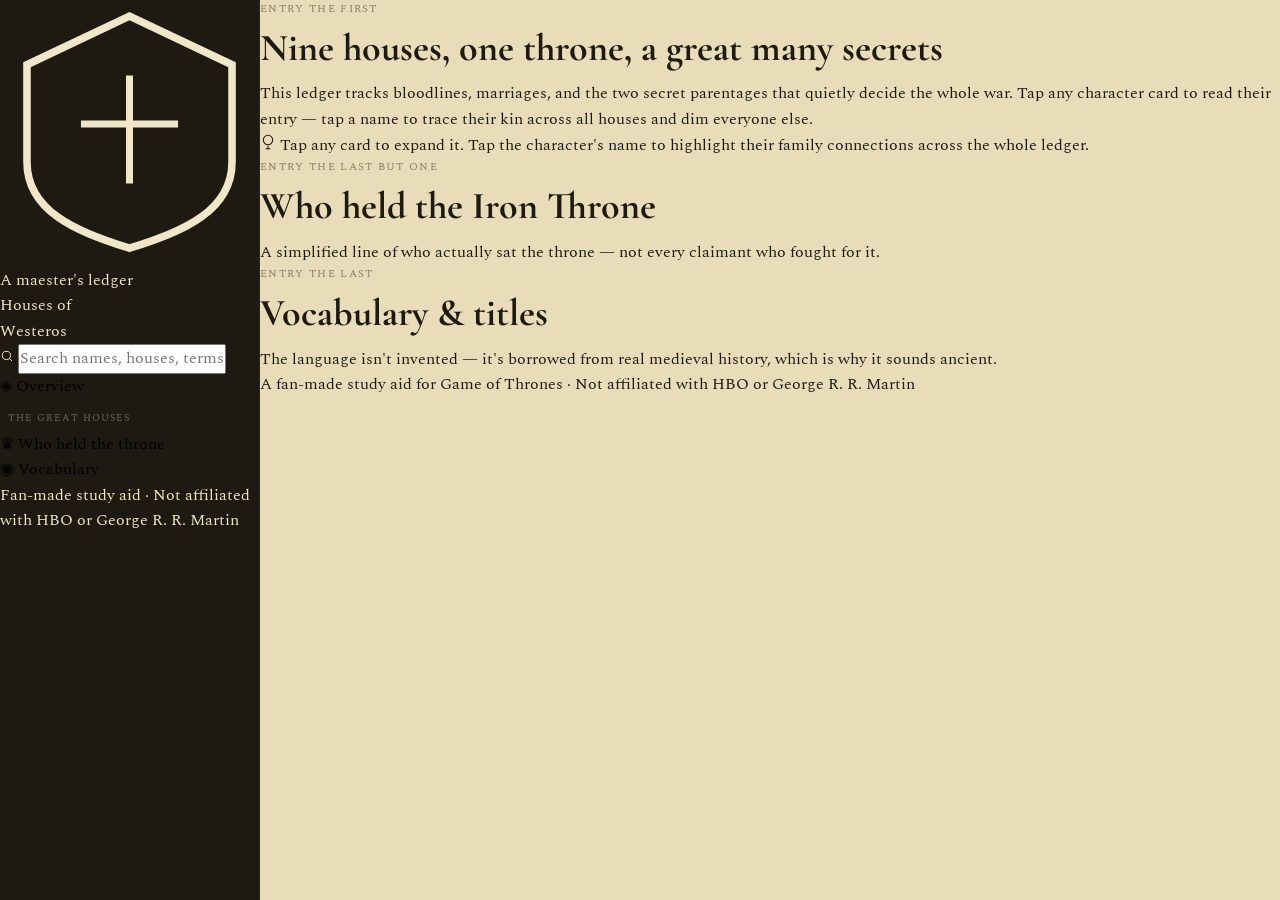
==== commit 4d95fc47: "Refactor index.html for improved layout and content Updated the HTML structure and content for the H" ====
--- a/index.html
+++ b/index.html
@@ -1,105 +1,147 @@
 <!DOCTYPE html>
 <html lang="en">
 <head>
-  <meta charset="UTF-8">
-  <meta name="viewport" content="width=device-width, initial-scale=1.0">
-  <title>Houses of Westeros — a genealogical record</title>
-  <link rel="preconnect" href="https://fonts.googleapis.com">
-  <link rel="preconnect" href="https://fonts.gstatic.com" crossorigin>
-  <link href="https://fonts.googleapis.com/css2?family=Cormorant+Garamond:ital,wght@0,400;0,500;0,600;0,700;1,400;1,500&family=Spectral:ital,wght@0,400;0,500;1,400&display=swap" rel="stylesheet">
-  <link rel="stylesheet" href="styles.css">
+<meta charset="UTF-8">
+<meta name="viewport" content="width=device-width, initial-scale=1.0, viewport-fit=cover">
+<meta name="theme-color" content="#1a1510">
+<title>Houses of Westeros — a maester's ledger</title>
+<link rel="preconnect" href="https://fonts.googleapis.com">
+<link rel="preconnect" href="https://fonts.gstatic.com" crossorigin>
+<link href="https://fonts.googleapis.com/css2?family=Cormorant+Garamond:ital,wght@0,500;0,600;0,700;1,500;1,600&family=Spectral:ital,wght@0,400;0,500;1,400&family=Spectral+SC:wght@500;600&display=swap" rel="stylesheet">
+<link rel="stylesheet" href="styles.css">
 </head>
 <body>
 
-<!-- ===== SIDEBAR ===== -->
-<aside class="sidebar" id="sidebar">
-  <div class="sidebar-inner">
-    <div class="sidebar-brand">
-      <svg class="brand-mark" viewBox="0 0 40 40" fill="none" xmlns="http://www.w3.org/2000/svg">
-        <path d="M20 3 L35 11 V28 C35 35 29 38 20 39 C11 38 5 35 5 28 V11 Z" stroke="currentColor" stroke-width="1.2" fill="none" opacity="0.6"/>
-        <path d="M20 10 V30 M12 18 H28" stroke="currentColor" stroke-width="1.4"/>
-      </svg>
-      <span class="brand-text">Westeros</span>
+<!-- ── Mobile top bar ─────────────────────────────────────────── -->
+<header class="topbar" id="topbar">
+  <button class="menu-btn" id="menuBtn" aria-label="Open index" aria-expanded="false" aria-controls="sidebar">
+    <span class="burger"><span></span><span></span><span></span></span>
+  </button>
+  <div class="topbar-title">
+    <svg class="topbar-crest" viewBox="0 0 40 40" fill="none" aria-hidden="true">
+      <path d="M20 3L36 11V27C36 34 29 37 20 39C11 37 4 34 4 27V11Z" stroke="currentColor" stroke-width="1.4"/>
+      <path d="M20 12V28M13 19H27" stroke="currentColor" stroke-width="1.3"/>
+    </svg>
+    Houses of Westeros
+  </div>
+  <button class="search-btn" id="searchBtnMobile" aria-label="Search">
+    <svg viewBox="0 0 24 24" width="20" height="20"><circle cx="11" cy="11" r="7" stroke="currentColor" stroke-width="1.8" fill="none"/><path d="M20 20l-4-4" stroke="currentColor" stroke-width="1.8" stroke-linecap="round"/></svg>
+  </button>
+</header>
+
+<!-- ── Scrim ──────────────────────────────────────────────────── -->
+<div class="scrim" id="scrim" aria-hidden="true"></div>
+
+<!-- ── Sidebar ────────────────────────────────────────────────── -->
+<aside class="sidebar" id="sidebar" aria-label="Ledger index">
+
+  <div class="sidebar-head">
+    <svg class="sidebar-crest" viewBox="0 0 48 48" fill="none" aria-hidden="true">
+      <path d="M24 3L43 12V30C43 39 34 43 24 46C14 43 5 39 5 30V12Z" stroke="currentColor" stroke-width="1.4"/>
+      <path d="M24 14V34M15 23H33" stroke="currentColor" stroke-width="1.3"/>
+    </svg>
+    <div>
+      <div class="sidebar-eyebrow">A maester's ledger</div>
+      <div class="sidebar-title">Houses of<br>Westeros</div>
     </div>
+    <button class="sidebar-close" id="sidebarClose" aria-label="Close index">
+      <svg viewBox="0 0 24 24" width="20" height="20"><path d="M6 6l12 12M18 6L6 18" stroke="currentColor" stroke-width="1.8" stroke-linecap="round"/></svg>
+    </button>
+  </div>
 
-    <div class="search-wrap">
-      <input type="search" id="search" placeholder="Find a character…" autocomplete="off" spellcheck="false">
-      <svg class="search-icon" viewBox="0 0 16 16" fill="none"><circle cx="6.5" cy="6.5" r="4.5" stroke="currentColor" stroke-width="1.4"/><path d="M10.5 10.5 L14 14" stroke="currentColor" stroke-width="1.4" stroke-linecap="round"/></svg>
-      <div id="search-results" class="search-results" hidden></div>
+  <div class="sidebar-search">
+    <svg viewBox="0 0 24 24" width="14" height="14" aria-hidden="true"><circle cx="11" cy="11" r="7" stroke="currentColor" stroke-width="1.7" fill="none"/><path d="M20 20l-4-4" stroke="currentColor" stroke-width="1.7" stroke-linecap="round"/></svg>
+    <input type="text" id="searchInput" placeholder="Search names, houses, terms…" autocomplete="off" spellcheck="false">
+    <button class="search-clear" id="searchClear" aria-label="Clear search" hidden>
+      <svg viewBox="0 0 24 24" width="14" height="14"><path d="M6 6l12 12M18 6L6 18" stroke="currentColor" stroke-width="1.7" stroke-linecap="round"/></svg>
+    </button>
+  </div>
+
+  <div class="search-results" id="searchResults" role="listbox" hidden></div>
+
+  <nav class="sidebar-nav" id="sidebarNav">
+    <div class="nav-section">
+      <button class="nav-item" data-target="overview">
+        <span class="nav-icon">◈</span> Overview
+      </button>
     </div>
+    <div class="nav-section">
+      <div class="nav-label">The great houses</div>
+      <div id="houseNavItems"></div>
+    </div>
+    <div class="nav-section">
+      <button class="nav-item" data-target="throne">
+        <span class="nav-icon">♛</span> Who held the throne
+      </button>
+      <button class="nav-item" data-target="vocabulary">
+        <span class="nav-icon">◉</span> Vocabulary
+      </button>
+    </div>
+  </nav>
 
-    <nav class="sidebar-nav" id="sidebar-nav">
-      <div class="nav-label">Great Houses</div>
-      <!-- injected by JS -->
-      <div class="nav-label" style="margin-top:16px">Reference</div>
-      <a href="#throne" class="nav-link" data-section="throne">Iron Throne</a>
-      <a href="#glossary" class="nav-link" data-section="glossary">Glossary</a>
-    </nav>
-
-    <button class="sidebar-close" id="sidebar-close" aria-label="Close menu">✕</button>
+  <div class="sidebar-foot">
+    Fan-made study aid · Not affiliated with HBO or George R. R. Martin
   </div>
 </aside>
 
-<!-- ===== MOBILE TOPBAR ===== -->
-<header class="topbar">
-  <button class="menu-btn" id="menu-btn" aria-label="Open menu">
-    <span></span><span></span><span></span>
-  </button>
-  <span class="topbar-title">Houses of Westeros</span>
-  <span class="topbar-spacer"></span>
-</header>
+<!-- ── Kin-trace banner ───────────────────────────────────────── -->
+<div class="kin-banner" id="kinBanner" hidden>
+  <div class="kin-banner-inner">
+    <span class="kin-banner-text" id="kinBannerText"></span>
+    <button class="kin-clear-btn" id="kinClearBtn">✕ Clear</button>
+  </div>
+</div>
 
-<!-- ===== MAIN CONTENT ===== -->
+<!-- ── Main content ───────────────────────────────────────────── -->
 <main class="main" id="main">
 
-  <!-- HERO -->
-  <section class="hero">
-    <div class="hero-inner">
-      <div class="hero-eyebrow">A Maester's Record · Seven Kingdoms · Third Era</div>
-      <h1 class="hero-title">The Great Houses<br>of Westeros</h1>
-      <p class="hero-sub">A genealogical guide to the families, bloodlines, power hierarchy, and old words of <em>Game of Thrones</em> — who is related to whom, who holds power over whom, and what all the titles mean.</p>
-      <div class="hero-hint">Select a house in the sidebar, or search for any character</div>
-    </div>
-    <div class="hero-sigils" id="hero-sigils">
-      <!-- injected by JS -->
+  <!-- Overview -->
+  <section class="section" id="overview">
+    <div class="section-inner">
+      <div class="section-eyebrow">Entry the first</div>
+      <h2 class="section-title">Nine houses, one throne, a great many secrets</h2>
+      <p class="section-lead">
+        This ledger tracks bloodlines, marriages, and the two secret parentages that quietly decide the whole war.
+        Tap any character card to read their entry — tap a name to trace their kin across all houses and dim everyone else.
+      </p>
+      <div class="house-grid" id="houseGrid"></div>
+      <div class="tip-row">
+        <div class="tip">
+          <svg viewBox="0 0 24 24" width="16" height="16"><path d="M12 2a7 7 0 1 1 0 14A7 7 0 0 1 12 2zm0 16v4m-3 0h6" stroke="currentColor" stroke-width="1.6" fill="none" stroke-linecap="round"/></svg>
+          Tap any card to expand it. Tap the character's name to highlight their family connections across the whole ledger.
+        </div>
+      </div>
     </div>
   </section>
 
-  <!-- HOUSE SECTIONS — injected by JS -->
-  <div id="house-sections"></div>
+  <!-- House sections injected by JS -->
+  <div id="houseSections"></div>
 
-  <!-- THRONE SEQUENCE -->
-  <section class="content-section" id="throne">
-    <div class="section-head">
-      <div class="section-eyebrow">Power record</div>
-      <h2 class="section-title">The Iron Throne — who held it</h2>
-      <p class="section-sub">The simplified sequence of who actually sat on the throne, in order. Many more claimed it; these are the ones who held it long enough to rule.</p>
-    </div>
-    <div class="throne-sequence" id="throne-sequence">
-      <!-- injected by JS -->
+  <!-- Throne succession -->
+  <section class="section" id="throne">
+    <div class="section-inner">
+      <div class="section-eyebrow">Entry the last but one</div>
+      <h2 class="section-title">Who held the Iron Throne</h2>
+      <p class="section-lead">A simplified line of who actually sat the throne — not every claimant who fought for it.</p>
+      <ol class="throne-list" id="throneList"></ol>
     </div>
   </section>
 
-  <!-- GLOSSARY -->
-  <section class="content-section" id="glossary">
-    <div class="section-head">
-      <div class="section-eyebrow">Reference</div>
+  <!-- Vocabulary -->
+  <section class="section" id="vocabulary">
+    <div class="section-inner">
+      <div class="section-eyebrow">Entry the last</div>
       <h2 class="section-title">Vocabulary &amp; titles</h2>
-      <p class="section-sub">Most of the strange words in <em>Game of Thrones</em> come from real medieval English and French feudal vocabulary. They sound old because they basically are.</p>
-    </div>
-    <div id="glossary-content">
-      <!-- injected by JS -->
+      <p class="section-lead">The language isn't invented — it's borrowed from real medieval history, which is why it sounds ancient.</p>
+      <div id="vocabContent"></div>
     </div>
   </section>
 
-  <footer class="site-footer">
-    <p>A fan-made study aid. Not affiliated with HBO or George R. R. Martin.</p>
+  <footer class="page-footer">
+    A fan-made study aid for Game of Thrones · Not affiliated with HBO or George R. R. Martin
   </footer>
 
 </main>
-
-<!-- Overlay for kinship trace / mobile -->
-<div class="overlay" id="overlay"></div>
 
 <script src="data.js"></script>
 <script src="script.js"></script>
--- a/styles.css
+++ b/styles.css
@@ -1,424 +1,981 @@
-/*
-  Houses of Westeros — a family tree guide
-  styles.css
-
-  Pairs with index.html and script.js
-  Fonts loaded via Google Fonts link tags in index.html (Cinzel, Crimson Pro)
-*/
-
-:root{
-  --ink:#15130f;
-  --ink2:#1d1a14;
-  --parchment:#e8e0cc;
-  --parchment-dim:#bcb29a;
-  --line:#3a352a;
-
-  --stark:#8b9aa6;
-  --stark-dim:#3e4750;
-  --targ:#9c1f2e;
-  --targ-dim:#3f1217;
-  --lannister:#d4af37;
-  --lannister-dim:#5a4a18;
-  --baratheon:#c79a2e;
-  --baratheon-dim:#4a3a14;
-  --tyrell:#7a9b4e;
-  --tyrell-dim:#33401f;
-  --martell:#d6822a;
-  --martell-dim:#4a3015;
-  --greyjoy:#4a5c5e;
-  --greyjoy-dim:#1f2829;
-  --arryn:#6e8fae;
-  --arryn-dim:#2c3a47;
-
-  --serif-display:'Cinzel', serif;
-  --serif-body:'Crimson Pro', serif;
-}
-
-*{margin:0;padding:0;box-sizing:border-box;}
-html{scroll-behavior:smooth;}
-body{
-  background:var(--ink);
-  color:var(--parchment);
-  font-family:var(--serif-body);
-  min-height:100vh;
+/* =========================================================
+   Houses of Westeros — styles.css
+   Maester's ledger aesthetic · vellum + iron-gall ink
+   ========================================================= */
+
+/* ---------- TOKENS ---------- */
+:root {
+  --vellum: #f0e6c8;
+  --vellum-dim: #d4c89a;
+  --vellum-faint: #e8ddb8;
+  --ink: #1e1a12;
+  --ink-mid: #2e2818;
+  --ink-soft: #4a4030;
+  --wax: #7a1f1f;
+  --wax-dim: #5a1515;
+  --gold: #b8860b;
+  --gold-light: #d4a820;
+  --line: rgba(30,26,18,0.18);
+  --line-strong: rgba(30,26,18,0.35);
+
+  /* per-house */
+  --c-stark: #5a7a8a;
+  --c-targaryen: #9c1f2e;
+  --c-lannister: #b8860b;
+  --c-baratheon: #a06820;
+  --c-tyrell: #4a7a28;
+  --c-martell: #b85a18;
+  --c-greyjoy: #3a6068;
+  --c-arryn: #3a6090;
+
+  --sidebar-w: 260px;
+  --topbar-h: 52px;
+
+  --ff-display: 'Cormorant Garamond', Georgia, serif;
+  --ff-body: 'Spectral', Georgia, serif;
+  --radius: 8px;
+  --shadow: 0 2px 12px rgba(0,0,0,0.08), 0 1px 3px rgba(0,0,0,0.06);
+  --shadow-lg: 0 8px 32px rgba(0,0,0,0.14), 0 2px 8px rgba(0,0,0,0.08);
+}
+
+/* ---------- RESET ---------- */
+*, *::before, *::after { box-sizing: border-box; margin: 0; padding: 0; }
+html { scroll-behavior: smooth; font-size: 16px; }
+body {
+  font-family: var(--ff-body);
+  background: var(--vellum-faint);
+  color: var(--ink);
+  line-height: 1.6;
+  min-height: 100vh;
+}
+a { color: inherit; text-decoration: none; }
+button { cursor: pointer; border: none; background: none; font: inherit; }
+input { font: inherit; }
+
+/* ---------- LAYOUT ---------- */
+.sidebar {
+  position: fixed;
+  top: 0; left: 0; bottom: 0;
+  width: var(--sidebar-w);
+  background: var(--ink);
+  color: var(--vellum);
+  z-index: 200;
+  display: flex;
+  flex-direction: column;
+  border-right: 1px solid rgba(255,255,255,0.06);
+  transition: transform 0.28s cubic-bezier(.4,0,.2,1);
+}
+.sidebar-inner {
+  display: flex;
+  flex-direction: column;
+  height: 100%;
+  overflow-y: auto;
+  padding: 28px 20px 32px;
+  gap: 0;
+  scrollbar-width: thin;
+  scrollbar-color: var(--ink-soft) transparent;
+}
+.main {
+  margin-left: var(--sidebar-w);
+  min-height: 100vh;
+}
+
+/* ---------- SIDEBAR BRAND ---------- */
+.sidebar-brand {
+  display: flex;
+  align-items: center;
+  gap: 10px;
+  margin-bottom: 28px;
+}
+.brand-mark {
+  width: 32px; height: 32px;
+  color: var(--gold-light);
+  flex-shrink: 0;
+}
+.brand-text {
+  font-family: var(--ff-display);
+  font-size: 18px;
+  font-weight: 600;
+  letter-spacing: 0.08em;
+  text-transform: uppercase;
+  color: var(--vellum);
+}
+
+/* ---------- SEARCH ---------- */
+.search-wrap {
+  position: relative;
+  margin-bottom: 24px;
+}
+#search {
+  width: 100%;
+  background: rgba(255,255,255,0.07);
+  border: 1px solid rgba(255,255,255,0.12);
+  border-radius: var(--radius);
+  color: var(--vellum);
+  padding: 9px 12px 9px 34px;
+  font-size: 13.5px;
+  outline: none;
+  transition: border-color 0.18s, background 0.18s;
+}
+#search::placeholder { color: rgba(240,230,200,0.38); }
+#search:focus {
+  border-color: rgba(255,255,255,0.28);
+  background: rgba(255,255,255,0.10);
+}
+.search-icon {
+  position: absolute;
+  left: 10px; top: 50%;
+  transform: translateY(-50%);
+  width: 14px; height: 14px;
+  color: rgba(240,230,200,0.38);
+  pointer-events: none;
+}
+.search-results {
+  position: absolute;
+  top: calc(100% + 6px);
+  left: 0; right: 0;
+  background: var(--ink-mid);
+  border: 1px solid rgba(255,255,255,0.12);
+  border-radius: var(--radius);
+  z-index: 300;
+  overflow: hidden;
+  box-shadow: var(--shadow-lg);
+}
+.search-result-item {
+  padding: 10px 14px;
+  cursor: pointer;
+  border-bottom: 1px solid rgba(255,255,255,0.06);
+  transition: background 0.14s;
+}
+.search-result-item:last-child { border-bottom: none; }
+.search-result-item:hover, .search-result-item:focus { background: rgba(255,255,255,0.08); outline: none; }
+.sri-name { font-size: 13.5px; color: var(--vellum); font-family: var(--ff-display); font-weight: 500; }
+.sri-house {
+  font-size: 11px;
+  margin-top: 1px;
+  opacity: 0.55;
+  text-transform: uppercase;
+  letter-spacing: 0.05em;
+}
+.search-empty { padding: 14px; font-size: 13px; color: rgba(240,230,200,0.45); text-align: center; font-style: italic; }
+
+/* ---------- SIDEBAR NAV ---------- */
+.sidebar-nav { display: flex; flex-direction: column; gap: 2px; }
+.nav-label {
+  font-size: 10px;
+  letter-spacing: 0.1em;
+  text-transform: uppercase;
+  color: rgba(240,230,200,0.38);
+  padding: 0 8px;
+  margin-bottom: 4px;
+  margin-top: 8px;
+}
+.nav-link {
+  display: flex;
+  align-items: center;
+  gap: 10px;
+  padding: 9px 10px;
+  border-radius: 6px;
+  font-size: 13.5px;
+  color: rgba(240,230,200,0.72);
+  transition: background 0.16s, color 0.16s;
+  cursor: pointer;
+}
+.nav-link:hover { background: rgba(255,255,255,0.07); color: var(--vellum); }
+.nav-link.active { background: rgba(255,255,255,0.10); color: var(--vellum); }
+.nav-dot {
+  width: 8px; height: 8px;
+  border-radius: 50%;
+  flex-shrink: 0;
+  opacity: 0.7;
+}
+.sidebar-close {
+  display: none;
+  position: absolute;
+  top: 16px; right: 16px;
+  color: rgba(240,230,200,0.5);
+  font-size: 16px;
+  padding: 4px;
+  line-height: 1;
+}
+
+/* ---------- TOPBAR (mobile) ---------- */
+.topbar {
+  display: none;
+  position: fixed;
+  top: 0; left: 0; right: 0;
+  height: var(--topbar-h);
+  background: var(--ink);
+  color: var(--vellum);
+  z-index: 150;
+  align-items: center;
+  justify-content: space-between;
+  padding: 0 16px;
+  border-bottom: 1px solid rgba(255,255,255,0.06);
+}
+.menu-btn {
+  display: flex;
+  flex-direction: column;
+  gap: 4px;
+  padding: 6px;
+}
+.menu-btn span {
+  display: block;
+  width: 20px; height: 2px;
+  background: var(--vellum);
+  border-radius: 1px;
+}
+.topbar-title {
+  font-family: var(--ff-display);
+  font-size: 16px;
+  font-weight: 600;
+  letter-spacing: 0.04em;
+}
+.topbar-spacer { width: 32px; }
+
+/* ---------- OVERLAY ---------- */
+.overlay {
+  display: none;
+  position: fixed;
+  inset: 0;
+  background: rgba(0,0,0,0.5);
+  z-index: 190;
+  backdrop-filter: blur(2px);
+}
+.overlay.visible { display: block; }
+
+/* ---------- HERO ---------- */
+.hero {
+  padding: 64px 48px 56px;
+  border-bottom: 1px solid var(--line-strong);
+  display: grid;
+  grid-template-columns: 1fr 1fr;
+  gap: 48px;
+  align-items: center;
+  background: var(--vellum);
   background-image:
-    radial-gradient(ellipse at 20% 0%, rgba(140,30,40,0.07), transparent 60%),
-    radial-gradient(ellipse at 80% 100%, rgba(212,175,55,0.05), transparent 55%);
-}
-
-.wrap{max-width:1080px;margin:0 auto;padding:0 24px;}
-
-/* ---------- header ---------- */
-header{
-  padding:64px 24px 40px;
-  text-align:center;
-  border-bottom:1px solid var(--line);
-}
-.crest{
-  width:54px;height:54px;margin:0 auto 22px;
-  opacity:0.9;
-}
-h1{
-  font-family:var(--serif-display);
-  font-weight:600;
-  font-size:clamp(28px,5vw,46px);
-  letter-spacing:0.04em;
-  color:var(--parchment);
-}
-header p{
-  margin-top:14px;
-  color:var(--parchment-dim);
-  font-size:17px;
-  font-style:italic;
-  letter-spacing:0.01em;
-}
-
-/* ---------- house grid (landing) ---------- */
-.house-grid{
-  display:grid;
-  grid-template-columns:repeat(auto-fit, minmax(150px,1fr));
-  gap:14px;
-  padding:48px 24px 24px;
-}
-.house-card{
-  background:var(--ink2);
-  border:1px solid var(--line);
-  border-radius:6px;
-  padding:22px 14px 18px;
-  text-align:center;
-  cursor:pointer;
-  transition:transform 0.18s ease, border-color 0.18s ease;
-}
-.house-card:hover, .house-card:focus-visible{
-  transform:translateY(-3px);
-  border-color:var(--seal);
-  outline:none;
-}
-.house-card .seal{
-  width:52px;height:52px;
-  margin:0 auto 12px;
-  display:flex;align-items:center;justify-content:center;
-}
-.house-card h3{
-  font-family:var(--serif-display);
-  font-size:14px;
-  letter-spacing:0.06em;
-  font-weight:600;
-  color:var(--parchment);
-  text-transform:uppercase;
-}
-.house-card .seat{
-  font-size:12.5px;
-  color:var(--parchment-dim);
-  margin-top:4px;
-  font-style:italic;
-}
-
-/* ---------- sections ---------- */
-section.house{
-  padding:60px 24px 20px;
-  border-top:1px solid var(--line);
-}
-.house-head{
-  display:flex;
-  align-items:center;
-  gap:18px;
-  margin-bottom:8px;
-}
-.house-head .seal-lg{
-  width:64px;height:64px;flex:none;
-}
-.house-head h2{
-  font-family:var(--serif-display);
-  font-size:clamp(22px,3.4vw,30px);
-  letter-spacing:0.03em;
-  font-weight:600;
-}
-.house-head .tag{
-  font-size:14px;
-  color:var(--parchment-dim);
-  font-style:italic;
-  margin-top:4px;
-}
-.house-blurb{
-  max-width:680px;
-  color:var(--parchment-dim);
-  font-size:16px;
-  line-height:1.65;
-  margin:18px 0 36px;
-}
-
-/* ---------- tree ---------- */
-.tier{
-  display:flex;
-  flex-wrap:wrap;
-  justify-content:center;
-  gap:28px;
-  position:relative;
-  padding:22px 0;
-}
-.tier::before{
-  content:'';
-}
-.tier.connected{
-  border-top:1px solid var(--line);
-  margin-top:6px;
-}
-
-.card{
-  width:172px;
-  background:var(--ink2);
-  border:1px solid var(--line);
-  border-radius:8px;
-  padding:16px 12px 14px;
-  text-align:center;
-  cursor:pointer;
-  transition:border-color 0.16s ease, transform 0.16s ease;
-  position:relative;
-}
-.card:hover, .card:focus-visible{
-  border-color:var(--card-accent, var(--parchment-dim));
-  transform:translateY(-2px);
-  outline:none;
-}
-.card .badge{
-  width:58px;height:58px;
-  margin:0 auto 10px;
-}
-.card h4{
-  font-family:var(--serif-display);
-  font-size:13.5px;
-  font-weight:600;
-  letter-spacing:0.01em;
-  color:var(--parchment);
-  line-height:1.3;
-}
-.card .role{
-  font-size:11.5px;
-  color:var(--parchment-dim);
-  margin-top:5px;
-  line-height:1.4;
-  font-style:italic;
-}
-.card .expand-hint{
-  font-size:10px;
-  color:var(--parchment-dim);
-  opacity:0.55;
-  margin-top:8px;
-  letter-spacing:0.03em;
-  text-transform:uppercase;
-}
-
-.card.dim{ opacity:0.82; }
-.card.union::after{
-  content:'';
-}
-
-.detail{
-  display:none;
-  text-align:left;
-  font-size:13px;
-  line-height:1.55;
-  color:var(--parchment-dim);
-  margin-top:10px;
-  padding-top:10px;
-  border-top:1px solid var(--line);
-}
-.card.open .detail{display:block;}
-.card.open{
-  width:240px;
-}
-
-.joinline{
-  display:flex;
-  align-items:center;
-  color:var(--parchment-dim);
-  font-size:12px;
-  font-style:italic;
-  letter-spacing:0.02em;
-}
-
-.marriage-row{
-  display:flex;
-  align-items:center;
-  justify-content:center;
-  gap:10px;
-  flex-wrap:wrap;
-}
-.wed{
-  font-family:var(--serif-display);
-  font-size:11px;
-  color:var(--parchment-dim);
-  letter-spacing:0.08em;
-  text-transform:uppercase;
-  padding:0 4px;
-}
-
-.down-arrow{
-  text-align:center;
-  color:var(--line);
-  font-size:20px;
-  line-height:1;
-  margin:2px 0;
-}
-
-.legend{
-  max-width:680px;
-  margin:30px auto 0;
-  font-size:13px;
-  color:var(--parchment-dim);
-  text-align:center;
-  font-style:italic;
-}
-
-/* secret-parentage callout */
-.reveal{
-  max-width:520px;
-  margin:36px auto 0;
-  background:rgba(156,31,46,0.08);
-  border:1px dashed var(--targ);
-  border-radius:8px;
-  padding:18px 20px;
-  text-align:center;
-  font-size:14px;
-  color:var(--parchment-dim);
-}
-.reveal strong{color:var(--parchment); font-weight:600;}
-
-footer{
-  text-align:center;
-  padding:50px 24px 60px;
-  color:var(--parchment-dim);
-  font-size:13px;
-  font-style:italic;
-  border-top:1px solid var(--line);
-  margin-top:30px;
-}
-
-.back-top{
-  display:inline-block;
-  margin:0 auto;
-  font-size:12px;
-  color:var(--parchment-dim);
-  text-decoration:none;
-  letter-spacing:0.04em;
-  text-transform:uppercase;
-  border:1px solid var(--line);
-  padding:8px 16px;
-  border-radius:20px;
-  transition:border-color 0.16s ease, color 0.16s ease;
-}
-.back-top:hover{border-color:var(--parchment-dim); color:var(--parchment);}
-.back-top-wrap{text-align:center; margin-top:38px;}
-
-nav.jump{
-  position:sticky;
-  top:0;
-  z-index:10;
-  background:rgba(21,19,15,0.92);
-  backdrop-filter:blur(6px);
-  border-bottom:1px solid var(--line);
-  display:flex;
-  gap:4px;
-  justify-content:center;
-  flex-wrap:wrap;
-  padding:10px 16px;
-}
-nav.jump a{
-  color:var(--parchment-dim);
-  text-decoration:none;
-  font-size:12px;
-  letter-spacing:0.03em;
-  text-transform:uppercase;
-  padding:7px 12px;
-  border-radius:6px;
-  transition:background 0.15s ease, color 0.15s ease;
-}
-nav.jump a:hover{background:var(--ink2); color:var(--parchment);}
-
-/* ---------- vocabulary ---------- */
-.vocab-grid{
-  display:grid;
-  grid-template-columns:repeat(auto-fit, minmax(240px,1fr));
-  gap:14px;
-  margin-top:8px;
-}
-.term{
-  background:var(--ink2);
-  border:1px solid var(--line);
-  border-radius:8px;
-  padding:16px 18px;
-  cursor:pointer;
-  transition:border-color 0.16s ease;
-}
-.term:hover, .term:focus-visible{
-  border-color:var(--parchment-dim);
-  outline:none;
-}
-.term-head{
-  display:flex;
-  align-items:baseline;
-  justify-content:space-between;
-  gap:10px;
-}
-.term h4{
-  font-family:var(--serif-display);
-  font-size:15px;
-  font-weight:600;
-  color:var(--parchment);
-  letter-spacing:0.01em;
-}
-.term .say{
-  font-size:11.5px;
-  color:var(--parchment-dim);
-  font-style:italic;
-  white-space:nowrap;
-}
-.term .meaning{
-  font-size:14px;
-  color:var(--parchment-dim);
-  margin-top:6px;
-  line-height:1.55;
-}
-.term .more{
-  display:none;
-  font-size:13px;
-  color:var(--parchment-dim);
-  margin-top:10px;
-  padding-top:10px;
-  border-top:1px solid var(--line);
-  line-height:1.55;
-  font-style:italic;
-}
-.term.open .more{display:block;}
-.term .expand-hint{
-  font-size:10px;
-  color:var(--parchment-dim);
-  opacity:0.5;
-  margin-top:8px;
-  letter-spacing:0.03em;
-  text-transform:uppercase;
-}
-.vocab-category{
-  font-family:var(--serif-display);
-  font-size:13px;
-  letter-spacing:0.08em;
-  text-transform:uppercase;
-  color:var(--parchment-dim);
-  margin:36px 0 14px;
-  padding-bottom:8px;
-  border-bottom:1px solid var(--line);
-}
-.vocab-category:first-of-type{margin-top:8px;}
-
-@media (prefers-reduced-motion: reduce){
-  *{transition:none !important;}
-}
-
-@media (max-width:640px){
-  header{padding:48px 18px 32px;}
-  .tier{gap:16px;}
-  .card{width:140px;}
-  .card.open{width:200px;}
-}
-
+    radial-gradient(ellipse at 0% 0%, rgba(184,134,11,0.06), transparent 50%),
+    radial-gradient(ellipse at 100% 100%, rgba(122,31,31,0.04), transparent 50%);
+}
+.hero-eyebrow {
+  font-size: 11px;
+  letter-spacing: 0.14em;
+  text-transform: uppercase;
+  color: var(--ink-soft);
+  margin-bottom: 16px;
+  font-family: var(--ff-body);
+}
+.hero-title {
+  font-family: var(--ff-display);
+  font-size: clamp(38px, 5vw, 60px);
+  font-weight: 700;
+  line-height: 1.05;
+  letter-spacing: 0.01em;
+  color: var(--ink);
+  margin-bottom: 20px;
+}
+.hero-sub {
+  font-size: 16.5px;
+  color: var(--ink-soft);
+  line-height: 1.7;
+  max-width: 480px;
+  margin-bottom: 24px;
+}
+.hero-hint {
+  font-size: 13px;
+  color: var(--ink-soft);
+  font-style: italic;
+  opacity: 0.7;
+}
+.hero-sigils {
+  display: grid;
+  grid-template-columns: repeat(4, 1fr);
+  gap: 12px;
+}
+.sigil-btn {
+  aspect-ratio: 1;
+  border: 1.5px solid var(--line-strong);
+  border-radius: var(--radius);
+  background: var(--vellum-faint);
+  display: flex;
+  flex-direction: column;
+  align-items: center;
+  justify-content: center;
+  gap: 8px;
+  cursor: pointer;
+  transition: border-color 0.2s, transform 0.18s, box-shadow 0.2s;
+  padding: 12px 8px;
+}
+.sigil-btn:hover {
+  transform: translateY(-3px);
+  box-shadow: var(--shadow);
+}
+.sigil-btn svg { width: 36px; height: 36px; }
+.sigil-btn .sigil-name {
+  font-family: var(--ff-display);
+  font-size: 11px;
+  font-weight: 600;
+  letter-spacing: 0.06em;
+  text-transform: uppercase;
+  color: var(--ink);
+}
+
+/* ---------- SECTION SHELL ---------- */
+.content-section {
+  padding: 64px 48px;
+  border-bottom: 1px solid var(--line);
+  scroll-margin-top: 24px;
+}
+.content-section:nth-child(even) { background: var(--vellum); }
+.section-head { margin-bottom: 40px; }
+.section-eyebrow {
+  font-size: 11px;
+  letter-spacing: 0.12em;
+  text-transform: uppercase;
+  color: var(--ink-soft);
+  opacity: 0.6;
+  margin-bottom: 10px;
+}
+.section-title {
+  font-family: var(--ff-display);
+  font-size: clamp(26px, 3.5vw, 38px);
+  font-weight: 700;
+  line-height: 1.1;
+  color: var(--ink);
+  margin-bottom: 12px;
+}
+.section-sub {
+  font-size: 15.5px;
+  color: var(--ink-soft);
+  max-width: 600px;
+  line-height: 1.65;
+}
+.section-accent {
+  display: inline-block;
+  width: 32px; height: 3px;
+  border-radius: 2px;
+  margin-bottom: 12px;
+}
+
+/* ---------- HOUSE SECTION SPECIFICS ---------- */
+.house-meta {
+  display: flex;
+  align-items: center;
+  gap: 16px;
+  margin-bottom: 8px;
+  flex-wrap: wrap;
+}
+.house-sigil-lg { width: 64px; height: 64px; flex-shrink: 0; }
+.house-words {
+  font-family: var(--ff-display);
+  font-size: 13px;
+  font-style: italic;
+  color: var(--ink-soft);
+  margin-top: 2px;
+}
+.house-seat {
+  font-size: 12px;
+  text-transform: uppercase;
+  letter-spacing: 0.1em;
+  color: var(--ink-soft);
+  opacity: 0.6;
+  margin-top: 4px;
+}
+
+/* ---------- FAMILY TREE ---------- */
+.tree-label {
+  font-size: 10.5px;
+  text-transform: uppercase;
+  letter-spacing: 0.1em;
+  color: var(--ink-soft);
+  opacity: 0.55;
+  margin: 32px 0 14px;
+  display: flex;
+  align-items: center;
+  gap: 12px;
+}
+.tree-label::after {
+  content: '';
+  flex: 1;
+  height: 1px;
+  background: var(--line-strong);
+}
+.generation {
+  display: flex;
+  flex-wrap: wrap;
+  gap: 16px;
+  justify-content: flex-start;
+  margin-bottom: 4px;
+  position: relative;
+}
+.gen-connector {
+  width: 100%;
+  height: 24px;
+  position: relative;
+  margin-bottom: 0;
+  display: flex;
+  align-items: center;
+  justify-content: center;
+}
+.gen-connector::before {
+  content: '';
+  position: absolute;
+  left: 50%; top: 0;
+  width: 1px; height: 100%;
+  background: var(--line-strong);
+  transform: translateX(-50%);
+}
+.marriage-pair {
+  display: flex;
+  align-items: flex-start;
+  gap: 0;
+  flex-wrap: wrap;
+  justify-content: center;
+}
+.marriage-badge {
+  display: flex;
+  align-items: center;
+  padding: 4px 10px;
+  background: var(--vellum-faint);
+  border: 1px solid var(--line-strong);
+  border-radius: 20px;
+  font-size: 11px;
+  font-style: italic;
+  color: var(--ink-soft);
+  letter-spacing: 0.02em;
+  align-self: center;
+  margin: 0 -2px;
+  z-index: 1;
+}
+
+/* ---------- PERSON CARD ---------- */
+.person-card {
+  width: 164px;
+  background: #fff;
+  border: 1.5px solid var(--line);
+  border-radius: var(--radius);
+  padding: 16px 14px 14px;
+  cursor: pointer;
+  position: relative;
+  transition: border-color 0.18s, transform 0.18s, box-shadow 0.18s;
+  flex-shrink: 0;
+}
+.person-card:hover {
+  transform: translateY(-3px);
+  box-shadow: var(--shadow);
+}
+.person-card:focus-visible {
+  outline: 2px solid var(--gold);
+  outline-offset: 2px;
+}
+.pc-sigil { width: 44px; height: 44px; margin: 0 auto 10px; display: block; }
+.pc-name {
+  font-family: var(--ff-display);
+  font-size: 13.5px;
+  font-weight: 600;
+  color: var(--ink);
+  line-height: 1.25;
+  text-align: center;
+}
+.pc-role {
+  font-size: 11px;
+  color: var(--ink-soft);
+  text-align: center;
+  margin-top: 5px;
+  line-height: 1.4;
+  font-style: italic;
+}
+.pc-expand {
+  text-align: center;
+  font-size: 9.5px;
+  text-transform: uppercase;
+  letter-spacing: 0.08em;
+  color: var(--ink-soft);
+  opacity: 0.4;
+  margin-top: 10px;
+  transition: opacity 0.15s;
+}
+.person-card:hover .pc-expand { opacity: 0.7; }
+.pc-bio {
+  display: none;
+  font-size: 12.5px;
+  line-height: 1.6;
+  color: var(--ink-soft);
+  margin-top: 12px;
+  padding-top: 12px;
+  border-top: 1px solid var(--line);
+  text-align: left;
+}
+.person-card.open { width: 220px; }
+.person-card.open .pc-bio { display: block; }
+.person-card.open .pc-expand { display: none; }
+
+/* Secret parentage tag */
+.pc-secret {
+  position: absolute;
+  top: -1px; right: -1px;
+  background: var(--wax);
+  color: #f0e6c8;
+  font-size: 9px;
+  letter-spacing: 0.06em;
+  text-transform: uppercase;
+  padding: 2px 6px;
+  border-radius: 0 var(--radius) 0 4px;
+}
+
+/* Highlight / dim for kinship trace */
+.person-card.kin-highlight {
+  border-color: var(--gold) !important;
+  box-shadow: 0 0 0 3px rgba(184,134,11,0.2), var(--shadow) !important;
+  transform: translateY(-3px) !important;
+  z-index: 2;
+}
+.person-card.kin-dim {
+  opacity: 0.25;
+  transform: none !important;
+  pointer-events: none;
+}
+
+/* ---------- REVEAL CALLOUT ---------- */
+.reveal-callout {
+  margin: 32px 0 0;
+  padding: 18px 22px;
+  background: rgba(122,31,31,0.05);
+  border: 1px dashed rgba(122,31,31,0.4);
+  border-radius: var(--radius);
+  font-size: 14px;
+  color: var(--ink-soft);
+  line-height: 1.65;
+  max-width: 640px;
+}
+.reveal-callout strong { color: var(--ink); font-weight: 600; }
+.reveal-icon { display: inline-block; margin-right: 6px; opacity: 0.7; }
+
+/* ---------- THRONE SEQUENCE ---------- */
+.throne-sequence {
+  display: flex;
+  flex-direction: column;
+  gap: 0;
+  max-width: 560px;
+}
+.throne-step {
+  display: flex;
+  gap: 20px;
+  align-items: flex-start;
+  position: relative;
+}
+.throne-step:not(:last-child)::after {
+  content: '';
+  position: absolute;
+  left: 19px; top: 40px;
+  width: 1px;
+  bottom: -1px;
+  background: var(--line-strong);
+}
+.ts-dot {
+  width: 40px; height: 40px;
+  border-radius: 50%;
+  border: 2px solid;
+  display: flex;
+  align-items: center;
+  justify-content: center;
+  flex-shrink: 0;
+  font-family: var(--ff-display);
+  font-size: 13px;
+  font-weight: 700;
+  background: #fff;
+  color: var(--ink);
+  z-index: 1;
+}
+.ts-body { padding: 8px 0 32px; }
+.ts-name {
+  font-family: var(--ff-display);
+  font-size: 18px;
+  font-weight: 600;
+  color: var(--ink);
+  line-height: 1.2;
+}
+.ts-note {
+  font-size: 13.5px;
+  color: var(--ink-soft);
+  margin-top: 5px;
+  font-style: italic;
+  line-height: 1.5;
+}
+
+/* ---------- GLOSSARY ---------- */
+.gloss-category {
+  font-family: var(--ff-display);
+  font-size: 20px;
+  font-weight: 600;
+  color: var(--ink);
+  margin: 40px 0 16px;
+  padding-bottom: 10px;
+  border-bottom: 1.5px solid var(--line-strong);
+}
+.gloss-category:first-child { margin-top: 0; }
+.gloss-grid {
+  display: grid;
+  grid-template-columns: repeat(auto-fill, minmax(260px, 1fr));
+  gap: 14px;
+}
+.gloss-term {
+  background: #fff;
+  border: 1.5px solid var(--line);
+  border-radius: var(--radius);
+  padding: 16px 18px;
+  cursor: pointer;
+  transition: border-color 0.18s, box-shadow 0.18s;
+}
+.gloss-term:hover { border-color: var(--gold); box-shadow: var(--shadow); }
+.gloss-term:focus-visible { outline: 2px solid var(--gold); outline-offset: 2px; }
+.gt-header { display: flex; align-items: baseline; justify-content: space-between; gap: 8px; margin-bottom: 6px; }
+.gt-term {
+  font-family: var(--ff-display);
+  font-size: 16px;
+  font-weight: 600;
+  color: var(--ink);
+}
+.gt-plain {
+  font-size: 11px;
+  color: var(--ink-soft);
+  font-style: italic;
+  opacity: 0.7;
+  white-space: nowrap;
+}
+.gt-meaning { font-size: 13.5px; color: var(--ink-soft); line-height: 1.55; }
+.gt-context {
+  display: none;
+  font-size: 12.5px;
+  color: var(--ink-soft);
+  font-style: italic;
+  line-height: 1.6;
+  margin-top: 10px;
+  padding-top: 10px;
+  border-top: 1px solid var(--line);
+}
+.gloss-term.open .gt-context { display: block; }
+.gt-expand {
+  font-size: 9.5px;
+  text-transform: uppercase;
+  letter-spacing: 0.08em;
+  color: var(--ink-soft);
+  opacity: 0.4;
+  margin-top: 8px;
+  transition: opacity 0.15s;
+}
+.gloss-term:hover .gt-expand { opacity: 0.7; }
+.gloss-term.open .gt-expand { display: none; }
+
+/* ---------- FOOTER ---------- */
+.site-footer {
+  padding: 40px 48px;
+  font-size: 13px;
+  color: var(--ink-soft);
+  font-style: italic;
+  opacity: 0.6;
+  border-top: 1px solid var(--line-strong);
+  text-align: center;
+}
+
+/* ---------- SIGIL SVGs (inline via JS) ---------- */
+.sigil-svg { overflow: visible; }
+
+/* ---------- KINSHIP PANEL ---------- */
+.kin-panel {
+  position: fixed;
+  bottom: 24px; right: 24px;
+  background: var(--ink);
+  color: var(--vellum);
+  border-radius: var(--radius);
+  padding: 14px 18px;
+  font-size: 13px;
+  box-shadow: var(--shadow-lg);
+  z-index: 100;
+  max-width: 240px;
+  display: none;
+  animation: slideUp 0.22s ease;
+}
+.kin-panel.visible { display: block; }
+.kin-panel-name { font-family: var(--ff-display); font-size: 15px; font-weight: 600; margin-bottom: 6px; }
+.kin-panel-close {
+  position: absolute;
+  top: 10px; right: 12px;
+  color: rgba(240,230,200,0.5);
+  font-size: 14px;
+  cursor: pointer;
+  background: none;
+  border: none;
+  line-height: 1;
+}
+.kin-rel { margin-top: 4px; font-size: 12px; color: rgba(240,230,200,0.7); }
+.kin-rel strong { color: var(--vellum); font-weight: 500; }
+
+@keyframes slideUp {
+  from { opacity: 0; transform: translateY(12px); }
+  to   { opacity: 1; transform: translateY(0); }
+}
+
+/* ---------- RESPONSIVE ---------- */
+@media (max-width: 900px) {
+  .hero { grid-template-columns: 1fr; }
+  .hero-sigils { grid-template-columns: repeat(4, 1fr); }
+  .content-section { padding: 48px 32px; }
+}
+
+@media (max-width: 700px) {
+  :root {
+    --sidebar-w: 260px;
+    --topbar-h: 52px;
+  }
+  
+  .sidebar {
+    transform: translateX(-100%);
+  }
+  .sidebar.open {
+    transform: translateX(0);
+    box-shadow: var(--shadow-lg);
+  }
+  .sidebar-close { display: block; }
+  .topbar { display: flex; }
+  .main {
+    margin-left: 0;
+    padding-top: var(--topbar-h);
+  }
+  
+  /* Hero section */
+  .hero { 
+    padding: 32px 16px 28px;
+    gap: 20px;
+  }
+  .hero-eyebrow {
+    font-size: 10px;
+    margin-bottom: 12px;
+  }
+  .hero-title {
+    font-size: clamp(24px, 7vw, 36px);
+    margin-bottom: 14px;
+    line-height: 1.1;
+  }
+  .hero-sub {
+    font-size: 14px;
+    margin-bottom: 16px;
+    line-height: 1.6;
+  }
+  .hero-hint {
+    font-size: 12px;
+  }
+  .hero-sigils { grid-template-columns: repeat(4, 1fr); gap: 8px; }
+  .sigil-btn { padding: 8px 4px; gap: 5px; }
+  .sigil-btn svg { width: 28px; height: 28px; }
+  .sigil-btn .sigil-name { font-size: 9px; }
+  
+  /* Content sections */
+  .content-section { 
+    padding: 32px 16px;
+  }
+  .section-head { margin-bottom: 28px; }
+  .section-eyebrow {
+    font-size: 10px;
+    margin-bottom: 8px;
+  }
+  .section-title {
+    font-size: clamp(18px, 6vw, 28px);
+    margin-bottom: 10px;
+  }
+  .section-sub {
+    font-size: 14px;
+    line-height: 1.6;
+  }
+  
+  /* House meta */
+  .house-meta {
+    flex-direction: column;
+    align-items: flex-start;
+    gap: 12px;
+  }
+  .house-sigil-lg { width: 48px; height: 48px; }
+  .house-words {
+    font-size: 12px;
+  }
+  .house-seat {
+    font-size: 11px;
+  }
+  
+  /* Tree labels */
+  .tree-label {
+    font-size: 10px;
+    margin: 24px 0 12px;
+  }
+  
+  /* Generation / marriage */
+  .generation {
+    gap: 12px;
+    margin-bottom: 0;
+  }
+  .marriage-badge {
+    font-size: 10px;
+    padding: 3px 8px;
+  }
+  
+  /* Person cards */
+  .person-card { 
+    width: 140px;
+    padding: 14px 12px 12px;
+  }
+  .pc-sigil { width: 40px; height: 40px; margin-bottom: 8px; }
+  .pc-name {
+    font-size: 12px;
+  }
+  .pc-role {
+    font-size: 10px;
+    margin-top: 4px;
+  }
+  .pc-expand {
+    font-size: 8.5px;
+    margin-top: 8px;
+  }
+  .pc-bio {
+    font-size: 11.5px;
+    margin-top: 10px;
+    padding-top: 10px;
+  }
+  .person-card.open { width: 190px; }
+  .pc-secret {
+    font-size: 8px;
+    padding: 1px 4px;
+  }
+  
+  /* Reveal callout */
+  .reveal-callout {
+    margin: 24px 0 0;
+    padding: 14px 16px;
+    font-size: 12.5px;
+    line-height: 1.6;
+  }
+  
+  /* Throne sequence */
+  .throne-sequence {
+    max-width: 100%;
+  }
+  .throne-step {
+    gap: 16px;
+  }
+  .ts-dot {
+    width: 36px;
+    height: 36px;
+    font-size: 12px;
+  }
+  .ts-name {
+    font-size: 15px;
+  }
+  .ts-note {
+    font-size: 12px;
+  }
+  .ts-body { padding: 6px 0 28px; }
+  
+  /* Glossary */
+  .gloss-category {
+    font-size: 16px;
+    margin: 32px 0 12px;
+    padding-bottom: 8px;
+  }
+  .gloss-grid {
+    grid-template-columns: 1fr;
+    gap: 12px;
+  }
+  .gt-header { 
+    flex-wrap: wrap;
+    gap: 4px;
+  }
+  .gt-term {
+    font-size: 14px;
+  }
+  .gt-plain {
+    font-size: 10px;
+    flex-basis: 100%;
+    margin-top: 2px;
+  }
+  .gt-meaning { font-size: 12.5px; }
+  .gt-context { font-size: 11.5px; }
+  .gt-expand { font-size: 8.5px; }
+  
+  /* Footer */
+  .site-footer { 
+    padding: 28px 16px;
+    font-size: 12px;
+  }
+  
+  /* Kinship panel */
+  .kin-panel { 
+    bottom: 12px; 
+    right: 12px; 
+    left: 12px; 
+    max-width: none;
+    padding: 12px 14px;
+    font-size: 12px;
+  }
+  .kin-panel-name { font-size: 13px; }
+  .kin-rel { font-size: 11px; }
+  .kin-panel-close { 
+    top: 8px; 
+    right: 10px;
+    font-size: 12px;
+  }
+}
+
+@media (max-width: 480px) {
+  /* Extra small screens - optimize aggressively */
+  .hero {
+    padding: 24px 12px 20px;
+    gap: 16px;
+  }
+  .hero-title {
+    font-size: clamp(20px, 8vw, 28px);
+    margin-bottom: 10px;
+  }
+  .hero-sub {
+    font-size: 13px;
+    margin-bottom: 12px;
+  }
+  
+  .content-section {
+    padding: 24px 12px;
+  }
+  .section-title {
+    font-size: clamp(16px, 5vw, 24px);
+  }
+  .section-sub {
+    font-size: 13px;
+  }
+  
+  .person-card {
+    width: 130px;
+    padding: 12px 10px;
+  }
+  .pc-name {
+    font-size: 11px;
+  }
+  .pc-bio {
+    font-size: 11px;
+  }
+  .person-card.open {
+    width: 180px;
+  }
+  
+  .gloss-grid {
+    grid-template-columns: 1fr;
+  }
+  .gt-term {
+    font-size: 13px;
+  }
+  
+  .site-footer {
+    padding: 20px 12px;
+    font-size: 11px;
+  }
+}
+
+@media (prefers-reduced-motion: reduce) {
+  *, *::before, *::after { transition: none !important; animation: none !important; }
+}
